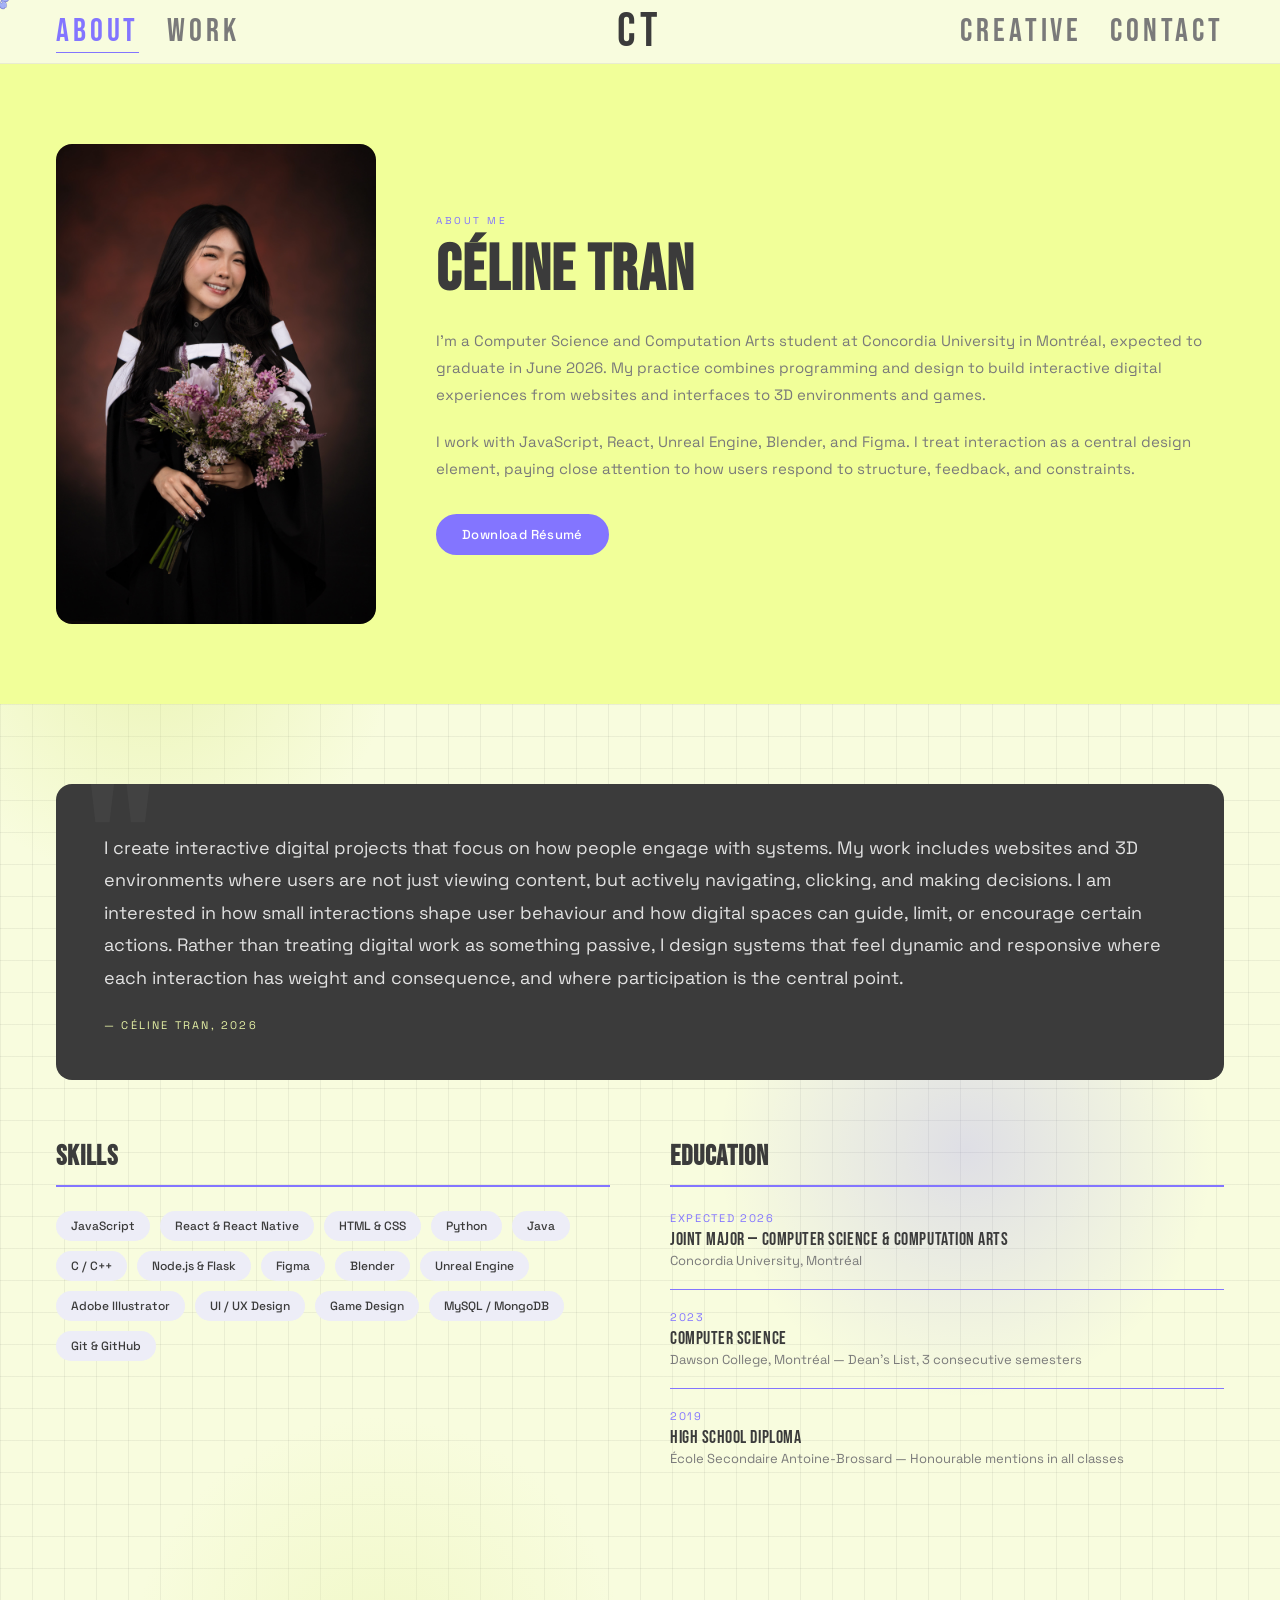
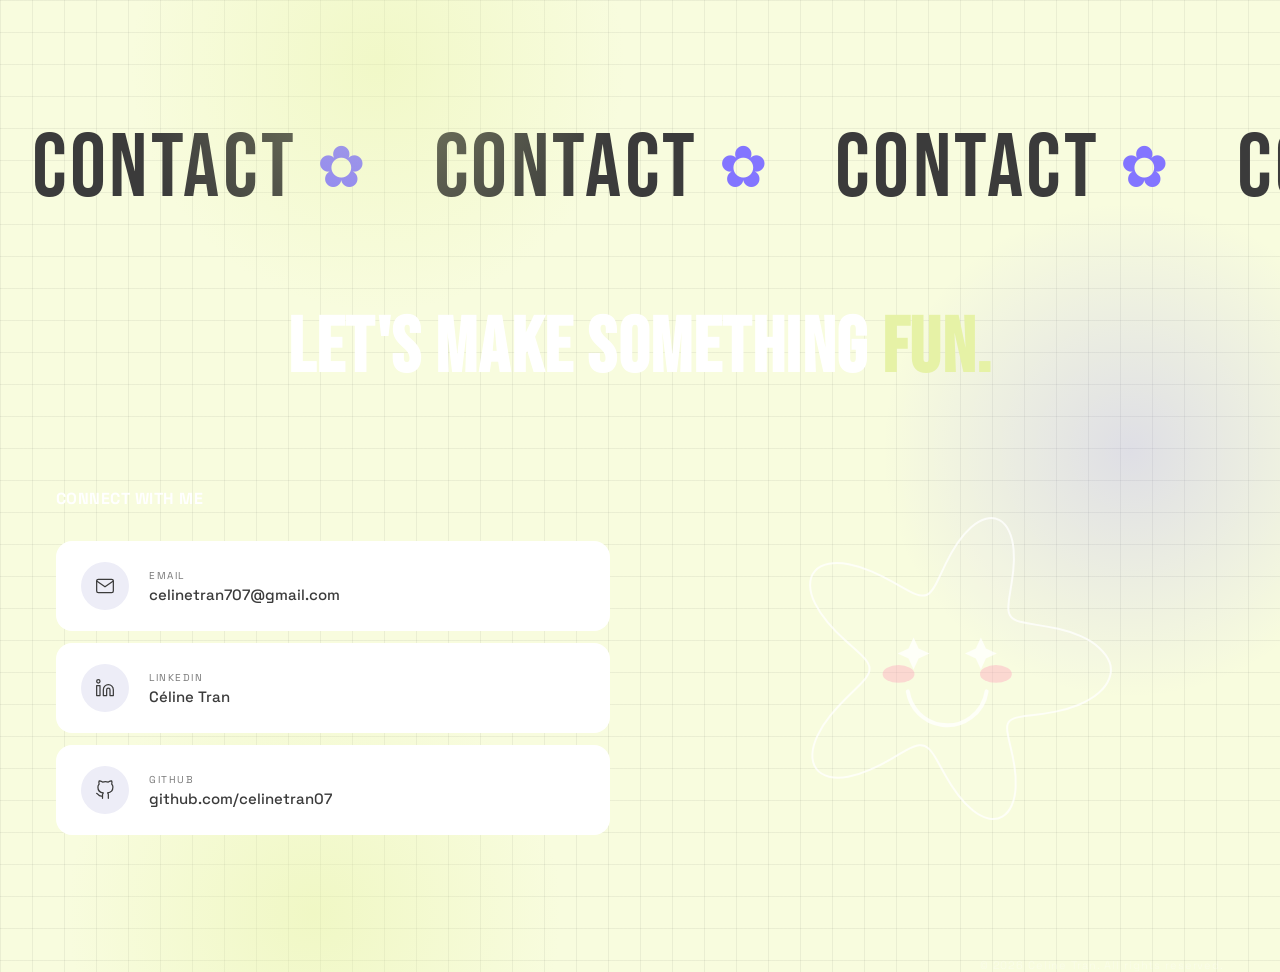
==== about.html @ 77f396ef "add portfolio" ====
<!DOCTYPE html>
<html lang="en">
<head>
  <link rel="icon" type="image/png" href="assets/logo_flower.png">
  <meta charset="UTF-8">
  <meta name="viewport" content="width=device-width, initial-scale=1.0, viewport-fit=cover">
  <title>About — Celine Tran</title>
  <link href="https://fonts.googleapis.com/css2?family=Bebas+Neue&family=Space+Grotesk:wght@300;400;500;600&display=swap" rel="stylesheet">
  <link rel="stylesheet" href="css/styles.css">
</head>
<body>
<div class="page-wrap">
  <div class="page-decos">
    <div class="deco deco-1"></div>
    <div class="deco deco-2"></div>
    <div class="deco deco-3"></div>
    <div class="deco deco-4"></div>
    <div class="deco deco-5"></div>
    <div class="deco deco-6"></div>
  </div>
  <div id="cursor"></div>

  <nav id="navbar">
    <div class="nav-inner">
      <div class="nav-left">
        <a href="about.html" class="nav-link active">ABOUT</a>
        <a href="work.html"  class="nav-link">WORK</a>
      </div>
      <a href="home.html" class="nav-logo">CT</a>
      <div class="nav-right">
        <a href="creative.html" class="nav-link">CREATIVE</a>
        <a href="#home-contact" class="nav-link">CONTACT</a>
      </div>
      <button class="hamburger" id="hamburger" aria-label="Open menu">
        <span></span><span></span><span></span>
      </button>
    </div>
  </nav>

  <div class="mobile-menu" id="mobile-menu">
    <button class="close-btn" id="mobile-close">×</button>
     <a href="home.html" class="mobile-nav-link">HOME</a>
    <a href="about.html"    class="mobile-nav-link active">ABOUT</a>
    <a href="work.html"     class="mobile-nav-link">WORK</a>
    <a href="creative.html" class="mobile-nav-link">CREATIVE</a>
    <a href="#home-contact" class="mobile-nav-link">CONTACT</a>
  </div>

  <div style="padding-top:4em;">

    <!-- ── BIO + PHOTO ── -->
    <div class="about-hero has-petals">
      <div class="about-photo-wrap">  
      <img src="assets/profile_picture.JPG" alt="Céline Tran" class="about-photo">
      </div>
      <div class="about-text">
        <p class="section-eyebrow">About Me</p>
        <h1 class="section-title">Céline Tran</h1>
        <p class="about-bio">
          I'm a Computer Science and Computation Arts student at Concordia University in Montréal,
          expected to graduate in June 2026. My practice combines programming and design to build interactive digital experiences from websites and interfaces to 3D environments and games.
        </p>
        <p class="about-bio">
          I work with JavaScript, React, Unreal Engine, Blender, and Figma. I treat interaction
          as a central design element, paying close attention to how users respond to structure,
          feedback, and constraints.
        </p>
        <div class="about-actions">
          <a href="assets/celine_tran_resume_2026.pdf" download class="btn btn-primary has-tooltip">
            Download Résumé
            <span class="tooltip">Download PDF</span>
          </a>
    
        </div>
      </div>
    </div>

    <div class="about-body">

      <!-- ── ARTIST STATEMENT ── -->
      <div class="statement-block">
        <p class="statement-text">
          I create interactive digital projects that focus on how people engage with systems.
          My work includes websites and 3D environments where users are not just viewing content,
          but actively navigating, clicking, and making decisions. I am interested in how small
          interactions shape user behaviour and how digital spaces can guide, limit, or encourage
          certain actions. Rather than treating digital work as something passive, I design systems
          that feel dynamic and responsive where each interaction has weight and consequence,
          and where participation is the central point.
        </p>
        <p class="statement-attr">— Céline Tran, 2026</p>
      </div>

      <!-- ── SKILLS + EDUCATION ── -->
      <div class="about-grid">

        <div style="position: relative;">
          <h2 class="about-section-label">Skills</h2>
          <ul class="skill-list">
            <li class="skill-tag">JavaScript</li>
            <li class="skill-tag">React &amp; React Native</li>
            <li class="skill-tag">HTML &amp; CSS</li>
            <li class="skill-tag">Python</li>
            <li class="skill-tag">Java</li>
            <li class="skill-tag">C / C++</li>
            <li class="skill-tag">Node.js &amp; Flask</li>
            <li class="skill-tag">Figma</li>
            <li class="skill-tag">Blender</li>
            <li class="skill-tag">Unreal Engine</li>
            <li class="skill-tag">Adobe Illustrator</li>
            <li class="skill-tag">UI / UX Design</li>
            <li class="skill-tag">Game Design</li>
            <li class="skill-tag">MySQL / MongoDB</li>
            <li class="skill-tag">Git &amp; GitHub</li>
          </ul>
        </div>

        <div style="position: relative;">
          <h2 class="about-section-label">Education</h2>
          <div class="edu-item">
            <p class="edu-year">Expected 2026</p>
            <p class="edu-title">Joint Major — Computer Science &amp; Computation Arts</p>
            <p class="edu-place">Concordia University, Montréal</p>
          </div>
          <div class="edu-item">
            <p class="edu-year">2023</p>
            <p class="edu-title">Computer Science</p>
            <p class="edu-place">Dawson College, Montréal — Dean's List, 3 consecutive semesters</p>
          </div>
          <div class="edu-item">
            <p class="edu-year">2019</p>
            <p class="edu-title">High School Diploma</p>
            <p class="edu-place">École Secondaire Antoine-Brossard — Honourable mentions in all classes</p>
          </div>
        </div>

      </div>

    </div>
  </div>

  <div class="contact-divider">
  <div class="contact-divider-track">
    <span class="contact-divider-item">Contact <span class="contact-divider-flower">✿</span></span>
    <span class="contact-divider-item">Contact <span class="contact-divider-flower">✿</span></span>
    <span class="contact-divider-item">Contact <span class="contact-divider-flower">✿</span></span>
    <span class="contact-divider-item">Contact <span class="contact-divider-flower">✿</span></span>
    <span class="contact-divider-item">Contact <span class="contact-divider-flower">✿</span></span>
    <span class="contact-divider-item">Contact <span class="contact-divider-flower">✿</span></span>
    <span class="contact-divider-item">Contact <span class="contact-divider-flower">✿</span></span>
    <span class="contact-divider-item">Contact <span class="contact-divider-flower">✿</span></span>
    <span class="contact-divider-item">Contact <span class="contact-divider-flower">✿</span></span>
    <span class="contact-divider-item">Contact <span class="contact-divider-flower">✿</span></span>
    <span class="contact-divider-item">Contact <span class="contact-divider-flower">✿</span></span>
    <span class="contact-divider-item">Contact <span class="contact-divider-flower">✿</span></span>
    <span class="contact-divider-item">Contact <span class="contact-divider-flower">✿</span></span>
    <span class="contact-divider-item">Contact <span class="contact-divider-flower">✿</span></span>
    <span class="contact-divider-item">Contact <span class="contact-divider-flower">✿</span></span>
    <span class="contact-divider-item">Contact <span class="contact-divider-flower">✿</span></span>
  </div>
</div>

<section class="home-contact" id="home-contact">
  <h2 class="home-contact-tagline">
    Let's make something <span>Fun.</span>
  </h2>
  <div class="contact-body-wrap">
    <div class="contact-links-col">
      <h2 class="contact-info-title">Connect with me</h2>
      <a href="mailto:celinetran707@gmail.com" class="contact-link-item">
        <div class="contact-link-icon">
          <svg viewBox="0 0 24 24"><path d="M4 4h16c1.1 0 2 .9 2 2v12c0 1.1-.9 2-2 2H4c-1.1 0-2-.9-2-2V6c0-1.1.9-2 2-2z"/><polyline points="22,6 12,13 2,6"/></svg>
        </div>
        <div class="contact-link-text">
          <p class="contact-link-label">Email</p>
          <p class="contact-link-value">celinetran707@gmail.com</p>
        </div>
        <span class="contact-link-arrow">→</span>
      </a>
      <a href="https://www.linkedin.com/in/c%C3%A9line-tran-9b5b03263/" class="contact-link-item" target="_blank" rel="noopener noreferrer">
        <div class="contact-link-icon">
          <svg viewBox="0 0 24 24"><path d="M16 8a6 6 0 0 1 6 6v7h-4v-7a2 2 0 0 0-2-2 2 2 0 0 0-2 2v7h-4v-7a6 6 0 0 1 6-6z"/><rect x="2" y="9" width="4" height="12"/><circle cx="4" cy="4" r="2"/></svg>
        </div>
        <div class="contact-link-text">
          <p class="contact-link-label">LinkedIn</p>
          <p class="contact-link-value">Céline Tran</p>
        </div>
        <span class="contact-link-arrow">→</span>
      </a>
      <a href="https://github.com/celinetran07" class="contact-link-item" target="_blank" rel="noopener noreferrer">
        <div class="contact-link-icon">
          <svg viewBox="0 0 24 24"><path d="M9 19c-5 1.5-5-2.5-7-3m14 6v-3.87a3.37 3.37 0 0 0-.94-2.61c3.14-.35 6.44-1.54 6.44-7A5.44 5.44 0 0 0 20 4.77 5.07 5.07 0 0 0 19.91 1S18.73.65 16 2.48a13.38 13.38 0 0 0-7 0C6.27.65 5.09 1 5.09 1A5.07 5.07 0 0 0 5 4.77a5.44 5.44 0 0 0-1.5 3.78c0 5.42 3.3 6.61 6.44 7A3.37 3.37 0 0 0 9 18.13V22"/></svg>
        </div>
        <div class="contact-link-text">
          <p class="contact-link-label">GitHub</p>
          <p class="contact-link-value">github.com/celinetran07</p>
        </div>
        <span class="contact-link-arrow">→</span>
      </a>
    </div>
    <div class="contact-flower-col">
      <canvas id="contact-flower-canvas"></canvas>
    </div>
  </div>
  <p class="home-contact-copy">© 2026 Celine Tran. All rights reserved.</p>
</section>

<script src="js/contact.js"></script>

  <script src="js/main.js"></script>
</div>
</body>
</html>
---- css/styles.css ----
/* ============================================================
   CELINE TRAN — PORTFOLIO 2026
   styles.css — Shared Design System
   ============================================================ */

/* ── TOKENS ── */
:root {
  --brand1:  #8375FF;
  --brand2:  #E6F2A6;
  --brand3:  rgba(241,255,153,0.98);
  --light1:  #FFFFFF;
  --light2:  #F1FF99;
  --light3:  #EDEDF7;
  --light4:  #f8fcde;
  --dark1:   #3B3B3B;
  --dark2:   #7A7A7A;
  --bg:      #FAFAFA;
  --bebas:   'Bebas Neue', sans-serif;
  --grotesk: 'Space Grotesk', sans-serif;
  --radius:  100px;
  --gutter:  28px;
  --margin:  56px;
}

#elastic-canvas {
  position: absolute;
  inset: 0;
  width: 100%;
  height: 100%;
  pointer-events: none;
  z-index: 0;
}

/* ── RESET ── */
*, *::before, *::after { box-sizing: border-box; margin: 0; padding: 0; }
html { scroll-behavior: smooth; }
body {
  position: relative;
  min-height: 100vh;
  font-family: var(--grotesk);
  background: var(--bg);
  background-color: var(--light4);
  background-image:
    linear-gradient(rgba(59,59,59,0.07) 1px, transparent 1px),
    linear-gradient(90deg, rgba(59,59,59,0.07) 1px, transparent 1px);
  background-size: 32px 32px;
  color: var(--dark1);
  -webkit-font-smoothing: antialiased;
  cursor:none;
  overflow-x: hidden;
}

a, button, input, textarea, select, label {
  cursor: none;
}

/* ── CURSOR ── */
#cursor {
  display: none; /* hidden by default */
  position: fixed;
  top: 0; left: 0;
  width: 32px; height: 32px;
  pointer-events: none;
  z-index: 9999;
  transform: translate(-50%, -50%);
  background-image: url('../assets/cursor_flower.png');
  background-size: contain;
  background-repeat: no-repeat;
  background-position: center;
  transition: width  0.2s cubic-bezier(0.34,1.56,0.64,1),
              height 0.2s cubic-bezier(0.34,1.56,0.64,1);
}

@media (pointer: fine) {
  body, a, button, input, textarea, select, label {
    cursor: none;
  }
  #cursor { display: block; }
  #cursor.hover { width: 48px; height: 48px; }
  #cursor.press { width: 20px; height: 20px;
    transition: width  0.15s cubic-bezier(0.34,1.56,0.64,1),
                height 0.15s cubic-bezier(0.34,1.56,0.64,1); }
}

/* ── NAV ── */
nav {
  position: fixed;
  top: 0; left: 0; right: 0;
  z-index: 200;
  height: 4em;
  display: flex;
  align-items: center;
  padding: 0 var(--margin);
  background: #f8fcde;
  backdrop-filter: blur(12px);
  -webkit-backdrop-filter: blur(12px);
  border-bottom: 1px solid rgba(59,59,59,0.08);
  transition: background 0.3s ease;
   padding-top: env(safe-area-inset-top);
}
nav.scrolled {
  background: var(--brand3);
  box-shadow: 0 2px 20px rgba(59,59,59,0.06);
  -webkit-backdrop-filter: none; /* ADD THIS */
  backdrop-filter: none;         /* ADD THIS */
}
.nav-inner {
  width: 100%;
  display: flex;
  align-items: center;
  justify-content: space-between;
}
.nav-left  { display: flex; gap: var(--gutter); }
.nav-right { display: flex; gap: var(--gutter); }
.nav-logo {
  font-family: var(--bebas);
  font-size: 3em;
  font-weight: 500;
  letter-spacing: 0.12em;
  color: var(--dark1);
  text-decoration: none;
  position: absolute;
  left: 50%;
  transform: translateX(-50%);
}
.nav-link {
  font-family: var(--bebas);
  font-size: 2em;
  letter-spacing: 0.12em;
  color: var(--dark2);
  text-decoration: none;
  position: relative;
  transition: color 0.2s ease;
}
.nav-link::after {
  content: '';
  position: absolute;
  bottom: -2px; left: 0; right: 0;
  height: 1.5px;
  background: var(--brand1);
  transform: scaleX(0);
  transform-origin: left;
  transition: transform 0.2s cubic-bezier(0.34,1.56,0.64,1);
}
.nav-link:hover,
.nav-link.active           { color: var(--brand1); }
.nav-link:hover::after,
.nav-link.active::after    { transform: scaleX(1); }

/* ── HAMBURGER ── */
.hamburger {
  display: none;
  flex-direction: column;
  gap: 5px;
  background: none;
  border: none;
  padding: 4px;
  cursor: none;
  z-index: 200;
  position: relative;
}

@media (max-width: 1279px) {
  .hamburger {
    position: relative;
    z-index: 200;
  }
}

.hamburger span {
  display: block;
  width: 22px; height: 2px;
  background: var(--dark1);
  border-radius: 2px;
  transition: all 0.3s ease;
}
.hamburger.open span:nth-child(1) { transform: translateY(7px) rotate(45deg); }
.hamburger.open span:nth-child(2) { opacity: 0; }
.hamburger.open span:nth-child(3) { transform: translateY(-7px) rotate(-45deg); }

/* ── MOBILE MENU ── */
.mobile-menu {
  position: fixed;
  inset: 0;
  background: rgba(241,255,153,0.92); /* matches nav default */
  backdrop-filter: blur(12px);
  -webkit-backdrop-filter: blur(12px);
  z-index: 150; /* below hamburger z-index of 200 */
  display: flex;
  flex-direction: column;
  align-items: center;
  justify-content: center;
  gap: 32px;
  opacity: 0;
  pointer-events: none;
  transform: translateX(100%);
  transition: opacity 0.3s ease,
              transform 0.3s ease;
}
.mobile-menu.open {
  opacity: 1;
  pointer-events: all;
  transform: translateX(0);
}

.mobile-menu .close-btn {
  display: none;
}

.mobile-nav-link {
  font-family: var(--bebas);
  font-size: 40px;
  letter-spacing: 0.05em;
  color: var(--dark1);
  text-decoration: none;
  transition: color 0.2s ease;
}
.mobile-nav-link.active,
.mobile-nav-link:hover { color: var(--brand1); }

/* ── BUTTONS ── */
.btn {
  display: inline-flex;
  align-items: center;
  justify-content: center;
  gap: 8px;
  font-family: var(--grotesk);
  font-size: 13px;
  font-weight: 500;
  border: 2px solid transparent;
  border-radius: var(--radius);
  padding: 10px 24px;
  text-decoration: none;
  cursor: none;
  letter-spacing: 0.03em;
  transition: transform 0.2s cubic-bezier(0.34,1.56,0.64,1),
              box-shadow 0.2s cubic-bezier(0.34,1.56,0.64,1),
              filter 0.2s ease,
              background 0.2s ease;
}
.btn:hover  { transform: scale(1.06); filter: brightness(1.08); }
.btn:active { transform: scale(0.95);
  transition: transform 0.15s cubic-bezier(0.34,1.56,0.64,1); }

.btn-primary  { background: var(--brand1); color: white; border-color: var(--brand1); }
.btn-primary:hover  { box-shadow: 0 0 0 5px rgba(131,117,255,0.2), 0 8px 20px rgba(131,117,255,0.3); }
.btn-secondary { background: transparent; color: var(--brand1); border-color: var(--brand1); }
.btn-secondary:hover { background: var(--light3); box-shadow: 0 0 0 4px rgba(131,117,255,0.1); }
.btn-ghost { background: transparent; color: var(--dark2); border-color: #ddd; }
.btn-ghost:hover { color: var(--brand1); border-color: var(--brand1); }

/* ── CARDS ── */
.card {
  background: var(--light1);
  border-radius: 16px;
  overflow: hidden;
  border: 0.5px solid rgba(59,59,59,0.08);
  cursor: none;
  text-decoration: none;
  display: block;
  margin-bottom: var(--gutter);
  transform-style: preserve-3d;
  will-change: transform;
  transition: transform 0.3s ease, box-shadow 0.3s ease;
}
.card:hover { box-shadow: 0 24px 48px rgba(131,117,255,0.15); }
.card-thumb {
  aspect-ratio: 16/9;
  display: flex;
  align-items: center;
  justify-content: center;
  overflow: hidden;
  position: relative;
}
.card-thumb.v1 { background: linear-gradient(135deg, #EDEDF7, #E6F2A6); }
.card-thumb.v2 { background: linear-gradient(135deg, #E6F2A6, #F1FF99); }
.card-thumb.v3 { background: linear-gradient(135deg, #F1FF99, #EDEDF7); }
.card-thumb.v4 { background: linear-gradient(135deg, #EDEDF7, rgba(131,117,255,0.2)); }
.card-thumb-placeholder {
  font-family: var(--bebas);
  font-size: 13px;
  letter-spacing: 0.15em;
  color: var(--dark2);
  opacity: 0.5;
}
.card-thumb-overlay {
  position: absolute;
  inset: 0;
  background: rgba(131,117,255,0.1);
  opacity: 0;
  transition: opacity 0.3s ease;
}
.card:hover .card-thumb-overlay { opacity: 1; }
.card-body    { padding: 20px; }
.card-tag     { font-family: var(--grotesk); font-size: 10px; letter-spacing: 0.15em; text-transform: uppercase; color: var(--brand1); margin-bottom: 8px; }
.card-title   { font-family: var(--bebas); font-size: 22px; letter-spacing: 0.03em; color: var(--dark1); margin-bottom: 8px; line-height: 1.1; }
.card-desc    { font-family: var(--grotesk); font-size: 13px; color: var(--dark2); line-height: 1.6; }

/* ── PROJECT MODAL ── */
.project-modal {
  position: fixed; inset: 0;
  background: rgba(59,59,59,0.5);
  z-index: 500;
  display: flex; align-items: center; justify-content: center;
  padding: 24px;
  opacity: 0;
  pointer-events: none;
  transition: opacity 0.3s ease;
}
.project-modal.open { opacity: 1; pointer-events: all; }
.modal-box {
  background: white;
  border-radius: 16px;
  max-width: 720px; width: 100%;
  max-height: 85vh;
  overflow-y: auto;
  position: relative;
  transform: scale(0.92);
  transition: transform 0.3s cubic-bezier(0.34,1.56,0.64,1);
}
.project-modal.open .modal-box { transform: scale(1); }
.modal-thumb {
  aspect-ratio: 16/9; width: 100%;
  border-radius: 16px 16px 0 0;
  display: flex; align-items: center; justify-content: center;
}
.modal-thumb-text { font-family: var(--bebas); font-size: 16px; letter-spacing: 0.15em; color: var(--dark2); opacity: 0.5; }
.modal-content    { padding: 32px; }
.modal-tag        { font-family: var(--grotesk); font-size: 11px; letter-spacing: 0.15em; text-transform: uppercase; color: var(--brand1); margin-bottom: 8px; }
.modal-title      { font-family: var(--bebas); font-size: 36px; letter-spacing: 0.02em; margin-bottom: 20px; line-height: 1; }
.modal-section-label {
  font-family: var(--grotesk); font-size: 10px; letter-spacing: 0.2em; text-transform: uppercase;
  color: var(--brand1); margin-bottom: 8px; margin-top: 24px;
  padding-bottom: 8px; border-bottom: 1px solid var(--light3);
}
.modal-text  { font-family: var(--grotesk); font-size: 14px; color: var(--dark2); line-height: 1.7; margin-bottom: 16px; }
.modal-close {
  position: absolute; top: 16px; right: 16px;
  width: 36px; height: 36px; border-radius: 50%;
  background: rgba(255,255,255,0.9); border: 1px solid var(--light3);
  cursor: none; display: flex; align-items: center; justify-content: center;
  font-size: 18px; color: var(--dark1); line-height: 1;
  transition: background 0.2s ease;
}
.modal-close:hover { background: var(--light3); }

/* ── TOOLTIP ── */
.has-tooltip { position: relative; }
.tooltip {
  position: absolute;
  bottom: calc(100% + 8px); left: 50%;
  transform: translateX(-50%) translateY(4px);
  background: var(--dark1); color: white;
  font-family: var(--grotesk); font-size: 11px;
  padding: 4px 10px; border-radius: 4px;
  white-space: nowrap; opacity: 0; pointer-events: none;
  transition: opacity 0.2s ease, transform 0.2s ease;
}
.tooltip::after {
  content: ''; position: absolute;
  top: 100%; left: 50%; transform: translateX(-50%);
  border: 4px solid transparent; border-top-color: var(--dark1);
}
.has-tooltip:hover .tooltip { opacity: 1; transform: translateX(-50%) translateY(0); }

/* ── SECTION SHARED ── */
.section-eyebrow {
  font-family: var(--grotesk); font-size: 10px;
  letter-spacing: 0.25em; text-transform: uppercase;
  color: var(--brand1); margin-bottom: 8px;
}
.section-title {
  font-family: var(--bebas);
  font-size: clamp(32px, 5vw, 100px);
  letter-spacing: 0.02em; color: var(--dark1); line-height: 1;
}



/* ── FOOTER ── */
footer {
  position: relative;
  z-index: 1;
  background: var(--dark1);
  padding: 40px var(--margin);
  display: flex; justify-content: space-between;
  align-items: center; flex-wrap: wrap; gap: 16px;
}
.footer-logo  { font-family: var(--bebas); font-size: 20px; letter-spacing: 0.12em; color: rgba(255,255,255,0.5); }
.footer-copy  { font-family: var(--grotesk); font-size: 11px; color: rgba(255,255,255,0.25); letter-spacing: 0.08em; }
.footer-links { display: flex; gap: 24px; }
.footer-link  {
  font-family: var(--grotesk); font-size: 11px;
  letter-spacing: 0.1em; text-transform: uppercase;
  color: rgba(255,255,255,0.35); text-decoration: none;
  cursor: none; transition: color 0.2s ease;
}
.footer-link:hover { color: var(--brand2); }

/* ── ANIMATIONS ── */
@keyframes fadeUp {
  from { opacity: 0; transform: translateY(24px); }
  to   { opacity: 1; transform: translateY(0); }
}
@keyframes blink {
  0%,100% { opacity: 1; } 50% { opacity: 0; }
}
@keyframes scrollPulse {
  0%,100% { width: 40px; opacity: 0.4; }
  50%     { width: 60px; opacity: 1; }
}
.fade-up {
  opacity: 0; transform: translateY(24px);
  transition: opacity 0.5s ease,
              transform 0.5s cubic-bezier(0.34,1.56,0.64,1);
}
.fade-up.visible { opacity: 1; transform: translateY(0); }

/* ════════════════════════
   PAGE: HOME (home.html)
═══════════════════════════ */
.page-wrap {
  position: relative;
  min-height: 100%;
}

.page-decos {
  position: absolute;
  inset: 0;
  pointer-events: none;
  z-index: 0;
  overflow: hidden;
}

.deco { position: absolute; border-radius: 50%; pointer-events: none; }
.deco-1 { width:600px; height:600px; background:radial-gradient(circle,rgba(131,117,255,0.25) 0%,transparent 70%); top:0; right:-150px; }
.deco-2 { width:500px; height:500px; background:radial-gradient(circle,rgba(219, 235, 133, 0.45) 0%,transparent 70%); top:15%; left:-100px; }
.deco-3 { width:500px; height:500px; background:radial-gradient(circle,rgba(131,117,255,0.22) 0%,transparent 70%); top:35%; right:5%; }
.deco-4 { width:500px; height:500px; background:radial-gradient(circle,rgba(230,242,166,0.40) 0%,transparent 70%); top:55%; left:10%; }
.deco-5 { width:500px; height:500px; background:radial-gradient(circle,rgba(131,117,255,0.22) 0%,transparent 70%); top:70%; right:-100px; }
.deco-6 { width:500px; height:500px; background:radial-gradient(circle,rgba(230,242,166,0.45) 0%,transparent 70%); top:88%; left:5%; }

.hero {
  min-height: 100vh;
  overflow: visible;
  display: flex; 
  flex-direction: column; 
  justify-content: center;
  padding: 80px var(--margin) 60px;
  position: relative; 
  background: transparent;
  
}


.hero-eyebrow       { font-family:var(--grotesk);font-size:1.5dm;letter-spacing:0.25em;text-transform:uppercase;color:var(--brand1);margin-bottom:20px;opacity:0;animation:fadeUp 0.6s ease forwards 0.2s; }
.hero-headline      { font-family:var(--bebas);font-size:clamp(3em,10vw,10em);line-height:0.95;letter-spacing:0.01em;color:var(--dark1);margin-bottom:20px;opacity:0;animation:fadeUp 0.6s ease forwards 0.35s; }
.hero-headline .typewriter { color:var(--brand1);display:inline-block;min-width:200px; }
.hero-headline .typewriter::after { content:'|';animation:blink 0.7s step-end infinite;color:var(--brand1);margin-left:2px; }
.hero-sub           { font-family:var(--grotesk);font-size:16px;line-height:1.7;color:var(--dark2);max-width:480px;margin-bottom:48px;opacity:0;animation:fadeUp 0.6s ease forwards 0.5s; }
.hero-actions       { display:flex;gap:16px;align-items:center;flex-wrap:wrap;opacity:0;animation:fadeUp 0.6s ease forwards 0.65s; }
.hero-scroll {
  position: absolute;
  bottom: 20px;
  left: 0;
  right: 0;
  margin: 0 auto;
  width: fit-content;
  display: flex;
  flex-direction: column;
  align-items: center;
  gap: 8px;
  font-family: var(--grotesk);
  font-size: 10px;
  letter-spacing: 0.2em;
  text-transform: uppercase;
  color: var(--dark2);
  opacity: 0;
  animation: fadeUp 0.6s ease forwards 0.9s;
  white-space: nowrap;
}

@keyframes scrollPulse {
  0%, 100% { opacity: 0.3; transform: scaleY(1); }
  50%       { opacity: 1;   transform: scaleY(1.2); }
}

.scroll-arrow {
  color: var(--dark2);
  animation: bounceDown 1.5s ease-in-out infinite;
}

@keyframes bounceDown {
  0%, 100% { transform: translateY(0); }
  50%       { transform: translateY(5px); }
}

.section-header     { padding:80px var(--margin) 48px; background:transparent; }
.projects-grid      { padding:0 var(--margin) 100px; background:transparent; }
.grid-staggered     { display:grid;grid-template-columns:1fr 1fr;gap:var(--gutter);position:relative; }
.grid-staggered .card-col-right { margin-top: calc(var(--gutter) * 8); }

/* ════════════════════════
   PAGE: WORK (work.html)
═══════════════════════════ */
.work-header {
  z-index: 2;   
  isolation: isolate;
  background: var(--brand1);
  padding: 50px var(--margin) 60px;
  position: relative; 
  overflow: hidden;
}

.work-header .section-eyebrow { color: var(--dark1); }
.work-header .section-title   { color:var(--brand2); }
.work-header p { font-family:var(--grotesk);font-size:15px;color:rgba(255,255,255,0.55);max-width:480px;line-height:1.7;margin-top:20px; }
.work-grid       { padding:60px var(--margin) 100px; }
.work-grid-inner { display:grid;grid-template-columns:1fr 1fr;gap:var(--gutter); }

/* ════════════════════════
   PAGE: ABOUT (about.html)
═══════════════════════════ */
.about-hero { 
  background: var(--light2);
  padding: 80px var(--margin);
  display: grid;
  gap: 60px;
  position: relative; 
  align-items: center;
  grid-template-columns: 320px 1fr;
}
@media (max-width: 639px) {
  .about-hero { grid-template-columns:1fr; }
}
.about-photo-wrap {
   position: relative;
  z-index: 2;
  width: 100%;
  max-width: 320px;
  margin: 0 auto;
  flex-shrink: 0;
}

.about-photo {
  width: 100%;
  height: auto;
  border-radius: 16px;
  display: block;
}

.about-text {
  position: relative;
  z-index: 2;
}

.about-text .section-eyebrow { margin-bottom:12px; }
.about-text .section-title   { margin-bottom:24px; }
.about-bio    { font-family:var(--grotesk);font-size:15px;color:var(--dark2);line-height:1.8;margin-bottom:20px; }
.about-actions{ display:flex;gap:16px;margin-top:32px;flex-wrap:wrap; }
.about-body   { padding:80px var(--margin) 100px; }
.about-grid   { display:grid;grid-template-columns:1fr 1fr;gap:60px;margin-bottom:80px; }
.about-section-label { font-family:var(--bebas);font-size:28px;letter-spacing:0.03em;color:var(--dark1);margin-bottom:24px;padding-bottom:12px;border-bottom:2px solid var(--brand1); }
.skill-list { list-style:none;display:flex;flex-wrap:wrap;gap:10px; position: relative; }
.skill-tag  { font-family:var(--grotesk);font-size:12px;font-weight:500;padding:6px 14px;border-radius:var(--radius);background:var(--light3);color:var(--dark1);border:1px solid transparent;transition:all 0.2s ease; }
.skill-tag:hover { background:var(--brand1);color:white; }
.edu-item   { margin-bottom:20px;padding-bottom:20px;border-bottom:1px solid var(--brand1); }
.edu-item:last-child { border-bottom:none; }
.edu-year   { font-family:var(--grotesk);font-size:11px;letter-spacing:0.15em;color:var(--brand1);text-transform:uppercase;margin-bottom:4px; }
.edu-title  { font-family:var(--bebas);font-size:18px;letter-spacing:0.03em;color:var(--dark1);margin-bottom:2px; }
.edu-place  { font-family:var(--grotesk);font-size:13px;color:var(--dark2); }
.statement-block {
  background:var(--dark1); border-radius:16px; padding:48px;
  position:relative; overflow:hidden; margin-bottom:60px;
  width: 100%;    
  max-width: 100%; 
}
.statement-block::before {
  content:'"'; position:absolute; font-family:var(--bebas); font-size:240px;
  color:rgba(255,255,255,0.04); top:-40px;left:24px; line-height:1; pointer-events:none;
}
.statement-text { font-family:var(--grotesk);font-size:18px;color:rgba(255,255,255,0.85);line-height:1.8;max-width:100%;position:relative;z-index:1; }
.statement-attr { font-family:var(--grotesk);font-size:11px;letter-spacing:0.2em;text-transform:uppercase;color:var(--brand2);margin-top:24px; }

/* ════════════════════════════
   PAGE: CREATIVE (creative.html)
══════════════════════════════ */
 .creative-header .section-eyebrow
  {
    color: var(--brand1);
  }
.creative-header { 
  overflow: hidden;
   position: relative;
  z-index: 1;
  background:var(--brand2);
  padding:50px var(--margin) 60px; }
  .creative-header .section-eyebrow,
.creative-header .section-title,
.creative-header p {
  position: relative;
  z-index: 2;
}
.creative-header .section-title { color:var(--dark1); }
.creative-header p { font-family:var(--grotesk);font-size:15px;color:var(--dark1);opacity:0.7;max-width:480px;line-height:1.7;margin-top:20px; }
.creative-grid { padding:60px var(--margin) 100px;display:grid;grid-template-columns:repeat(3,1fr);gap:var(--gutter); }
.creative-card { background:white;border-radius:16px;overflow:hidden;border:0.5px solid rgba(59,59,59,0.08);cursor:none;text-decoration:none;display:block;transition:transform 0.3s ease,box-shadow 0.3s ease; }
.creative-card:hover { transform:translateY(-4px);box-shadow:0 16px 32px rgba(59,59,59,0.1); }
.creative-thumb { aspect-ratio:4/3;display:flex;align-items:center;justify-content:center; }
.creative-thumb.ct1 { background:linear-gradient(135deg,#EDEDF7,#E6F2A6); }
.creative-thumb.ct2 { background:linear-gradient(135deg,#F1FF99,#EDEDF7); }
.creative-thumb.ct3 { background:linear-gradient(135deg,#E6F2A6,rgba(131,117,255,0.15)); }
.creative-thumb.ct4 { background:linear-gradient(135deg,rgba(131,117,255,0.1),#F1FF99); }
.creative-thumb.ct5 { background:linear-gradient(135deg,#EDEDF7,#F1FF99); }
.creative-thumb.ct6 { background:linear-gradient(135deg,#E6F2A6,#EDEDF7); }
.creative-thumb span { font-family:var(--bebas);font-size:12px;letter-spacing:0.15em;color:var(--dark2);opacity:0.5; }
.creative-body { padding:16px 20px 20px; }
.creative-tag   { font-family:var(--grotesk);font-size:10px;letter-spacing:0.15em;text-transform:uppercase;color:var(--brand1);margin-bottom:6px; }
.creative-title { font-family:var(--bebas);font-size:18px;letter-spacing:0.03em;color:var(--dark1); }

.contact-hero-text {
  position: relative;
  z-index: 2;
}
/* ════════════════════════════
   PAGE: CONTACT (contact.html)
══════════════════════════════ */
.contact-hero {
  background:var(--brand1);
  padding:80px var(--margin) 60px;
  position:relative; overflow:hidden;
}
.contact-hero::before {
  content:'';position:absolute;width:500px;height:500px;border-radius:50%;
  background:radial-gradient(circle,rgba(255,255,255,0.08) 0%,transparent 70%);
  top:-100px;right:-100px;
}
.contact-hero .section-eyebrow { color:rgba(255,255,255,0.6); }
.contact-hero .section-title   { color:white; }
.contact-hero p { font-family:var(--grotesk);font-size:15px;color:rgba(255,255,255,0.65);max-width:420px;line-height:1.7;margin-top:20px; }
.contact-body {
  padding: 80px var(--margin) 100px;
  display: flex;
  flex-direction: column;
  max-width: 600px;
}
.contact-form-title { font-family:var(--bebas);font-size:28px;letter-spacing:0.03em;color:var(--dark1);margin-bottom:32px; }
.form-group  { display:flex;flex-direction:column;gap:6px;margin-bottom:20px; }
.form-label  { font-family:var(--grotesk);font-size:10px;letter-spacing:0.15em;text-transform:uppercase;color:var(--dark2);font-weight:500; }
.form-input,
.form-textarea {
  font-family:var(--grotesk);font-size:14px;padding:12px 16px;
  background:white;color:var(--dark1);border:1.5px solid #ddd;
  border-radius:8px;outline:none;width:100%;
  transition:border-color 0.15s ease,box-shadow 0.15s ease;
}
.form-input:focus,
.form-textarea:focus { border-color:var(--brand1);box-shadow:0 0 0 3px rgba(131,117,255,0.15); }
.form-textarea { resize:vertical;min-height:140px; }
.form-success { display:none;padding:16px 20px;background:rgba(131,117,255,0.08);border:1px solid var(--brand1);border-radius:8px;font-family:var(--grotesk);font-size:13px;color:var(--brand1);margin-top:16px; }
.contact-info-title { font-family:var(--bebas);font-size:28px;letter-spacing:0.03em;margin-bottom:32px; }
.contact-link-item { display:flex;align-items:center;gap:16px;padding:16px 0;border-bottom:1px solid var(--light3);text-decoration:none;color:var(--dark1);transition:color 0.2s ease;cursor:none; }
.contact-link-item:hover { color:var(--brand1); }
.contact-link-icon { width:40px;height:40px;border-radius:50%;background:var(--light3);display:flex;align-items:center;justify-content:center;flex-shrink:0;transition:background 0.2s ease; }
.contact-link-item:hover .contact-link-icon { background:var(--brand1); }
.contact-link-icon svg { width:18px;height:18px;stroke:var(--dark1);fill:none;stroke-width:1.5;stroke-linecap:round;stroke-linejoin:round;transition:stroke 0.2s ease; }
.contact-link-item:hover .contact-link-icon svg { stroke:white; }
.contact-link-label { font-family:var(--grotesk);font-size:11px;letter-spacing:0.1em;text-transform:uppercase;color:var(--dark2);margin-bottom:2px; }
.contact-link-value { font-family:var(--grotesk);font-size:14px;font-weight:500; }

/* ── RESPONSIVE ── */
@media (max-width: 1279px) {
  :root { --margin:20px; --gutter:20px; }
  .nav-left, .nav-right { display:none; }
  .hamburger { display:flex; }
  .nav-logo  { position:static; transform:none; }
  .nav-inner { justify-content:space-between; }
  .contact-body { grid-template-columns:1fr; gap:48px; }
  .creative-grid { grid-template-columns:1fr 1fr; }
}
@media (max-width: 639px) {
  :root { --margin:16px; --gutter:16px; }
  .grid-staggered { grid-template-columns:1fr; }
  .grid-staggered .card-col-right { margin-top:0; }
  .work-grid-inner { grid-template-columns:1fr; }
  .about-grid  { grid-template-columns:1fr; gap:40px; }
  .creative-grid { grid-template-columns:1fr; }
  .hero-headline { font-size:52px; }
  .statement-block { padding:32px 24px; }
  .statement-text  { font-size:15px; }
  footer { flex-direction:column; align-items:flex-start; gap:12px; }
}

/* ── LOADER ── */
#loader {
  position: fixed;
  inset: 0;
  background-color: var(--light2);
  background-image:
    linear-gradient(rgba(59,59,59,0.07) 1px, transparent 1px),
    linear-gradient(90deg, rgba(59,59,59,0.07) 1px, transparent 1px);
  background-size: 32px 32px;
  z-index: 9000;
  display: flex;
  align-items: center;
  justify-content: center;
  transition: opacity 0.6s ease, visibility 0.6s ease;
}
#loader.hidden {
  opacity: 0;
  visibility: hidden;
  pointer-events: none;
}
.loader-inner {
  display: flex;
  flex-direction: column;
  align-items: center;
  gap: 40px;
}
.loader-hint {
  font-family: var(--bebas);
  font-size: 2em;
  letter-spacing: 0.15em;
  color: var(--dark1);
  text-transform: uppercase;
  animation: fadeUp 0.6s ease forwards;
}
.balloons {
  display: flex;
  align-items: flex-end;
  gap: 48px;
}
.balloon-wrap {
  display: flex;
  flex-direction: column;
  align-items: center;
  position: relative;
}
.balloon {
  width: 140px;
  cursor: none;
  animation: floatBalloon 3s ease-in-out infinite;
  transition: transform 0.1s ease;
  filter: drop-shadow(0 8px 24px rgba(131,117,255,0.25));
}
.balloon-wrap:nth-child(2) .balloon { animation-delay: -1s; }
.balloon-wrap:nth-child(3) .balloon { animation-delay: -2s; }
.balloon:hover { transform: scale(1.08); filter: drop-shadow(0 12px 32px rgba(131,117,255,0.4)); }
.balloon:active { transform: scale(0.95); }
.string {
  width: 2px;
  height: 80px;
  background: linear-gradient(to bottom, #8375FF, rgba(131,117,255,0.2));
  border-radius: 2px;
  animation: swayString 3s ease-in-out infinite;
  transform-origin: top center;
}
.balloon-wrap:nth-child(2) .string { animation-delay: -1s; }
.balloon-wrap:nth-child(3) .string { animation-delay: -2s; }

.balloon.popped {
  animation: none;
  visibility: hidden;
}
.string.popped {
  visibility: hidden;
}

/* Burst particles */
.burst {
  position: absolute;
  top: 50%;
  left: 50%;
  transform: translate(-50%, -50%);
  pointer-events: none;
}
.burst-particle {
  position: absolute;
  width: 10px;
  height: 10px;
  border-radius: 50%;
  animation: burstOut 0.5s ease-out forwards;
}

@keyframes floatBalloon {
  0%, 100% { transform: translateY(0) rotate(-2deg); }
  50%       { transform: translateY(-20px) rotate(2deg); }
}
@keyframes swayString {
  0%, 100% { transform: skewX(-3deg); }
  50%       { transform: skewX(3deg); }
}
@keyframes burstOut {
  0%   { transform: translate(0, 0) scale(1); opacity: 1; }
  100% { transform: translate(var(--tx), var(--ty)) scale(0); opacity: 0; }
}

    .contact-hero {
      position: relative;
      overflow: hidden;
      min-height: 40vh;
      display: flex;
      flex-direction: column;
      justify-content: center;
      background: var(--brand1);
      padding: 80px var(--margin) 60px;
    }

    .petal {
      position: absolute;
      pointer-events: none;
      opacity: 0;
      z-index: 1; 
      animation: petalFloat linear infinite;
    }
    @keyframes petalFloat {
      0%   { transform: translateY(100%) rotate(0deg);   opacity: 0; }
      10%  { opacity: 0.5; }
      90%  { opacity: 0.5; }
      100% { transform: translateY(-120px) rotate(720deg); opacity: 0; }
    }
.home-contact-tagline {
  font-family: var(--bebas);
  font-size: clamp(40px, 6vw, 80px);
  letter-spacing: 0.02em;
  color: white;
  line-height: 1;
  padding: 0 var(--margin);
  margin-top: 60px;
  text-align: center;
}

.home-contact-tagline span {
  color: var(--brand2);
}

.home-contact-copy {
  font-family: var(--grotesk);
  font-size: 11px;
  color: rgba(255, 255, 255, 0.3);
  letter-spacing: 0.08em;
  padding: 0 var(--margin);
  margin-top: 40px;
  text-align: right;
}
    .contact-tagline {
      font-family: var(--bebas);
      font-size: clamp(40px, 6vw, 80px);
      line-height: 1;
      letter-spacing: 0.02em;
      color: white;
      margin-bottom: 16px;
      opacity: 0;
      animation: fadeUp 0.6s ease forwards 0.15s;
    }
    .contact-tagline span { color: var(--light2); }

    /* ── LINKS + FLOWER LAYOUT ── */
    .contact-body-wrap {
      padding: 50px var(--margin) 20px;
      display: grid;
      grid-template-columns: 1fr 1fr;
      gap: 60px;
      align-items: center;
    }

   

    .contact-info-title {
      font-family: var(--grotesk);
      font-size: 1em;
      text-transform: uppercase;
      letter-spacing: 0.03em;
      color: var(--dark1);
      margin-bottom: 32px;
      opacity: 0;
      animation: fadeUp 0.5s ease forwards 0.3s;
    }

    .contact-link-item {
      display: flex;
      align-items: center;
      gap: 20px;
      padding: 20px 24px;
      border-radius: 16px;
      text-decoration: none;
      color: var(--dark1);
      margin-bottom: 12px;
      background: white;
      border: 1.5px solid transparent;
      position: relative;
      overflow: hidden;
      opacity: 0;
      transform: translateY(16px);
      transition: border-color 0.25s ease,
                  box-shadow 0.25s ease,
                  transform 0.25s cubic-bezier(0.34,1.56,0.64,1);
    }
    .contact-link-item.visible {
      opacity: 1;
      transform: translateY(0);
    }
    .contact-link-item::before {
      content: '';
      position: absolute;
      inset: 0;
      background: linear-gradient(135deg, rgba(131,117,255,0.05), rgba(230,242,166,0.12));
      opacity: 0;
      transition: opacity 0.25s ease;
    }
    .contact-link-item:hover {
      border-color: var(--brand1);
      box-shadow: 0 8px 32px rgba(131,117,255,0.15);
      transform: translateY(-3px) scale(1.01);
    }
    .contact-link-item:hover::before { opacity: 1; }
    .contact-link-item:active {
      transform: scale(0.98);
      transition: transform 0.1s ease;
    }

    .contact-link-icon {
      width: 48px; height: 48px;
      border-radius: 50%;
      background: var(--light3);
      display: flex;
      align-items: center;
      justify-content: center;
      flex-shrink: 0;
      position: relative;
      z-index: 1;
      transition: background 0.25s ease,
                  transform 0.25s cubic-bezier(0.34,1.56,0.64,1);
    }
    .contact-link-item:hover .contact-link-icon {
      background: var(--brand1);
      transform: rotate(10deg) scale(1.1);
    }
    .contact-link-icon svg {
      width: 20px; height: 20px;
      stroke: var(--dark1);
      fill: none;
      stroke-width: 1.5;
      stroke-linecap: round;
      stroke-linejoin: round;
      transition: stroke 0.25s ease;
    }
    .contact-link-item:hover .contact-link-icon svg { stroke: white; }

    .contact-link-text { position: relative; z-index: 1; flex: 1; }
    .contact-link-label {
      font-family: var(--grotesk);
      font-size: 10px;
      letter-spacing: 0.15em;
      text-transform: uppercase;
      color: var(--dark2);
      margin-bottom: 3px;
      transition: color 0.25s ease;
    }
    .contact-link-item:hover .contact-link-label { color: var(--dark1); }
    .contact-link-value {
      font-family: var(--grotesk);
      font-size: 15px;
      font-weight: 500;
    }

    .contact-link-arrow {
      font-size: 18px;
      opacity: 0;
      transform: translateX(-8px);
      transition: opacity 0.25s ease,
                  transform 0.25s cubic-bezier(0.34,1.56,0.64,1);
      position: relative;
      z-index: 1;
      color: var(--brand1);
      flex-shrink: 0;
    }
    .contact-link-item:hover .contact-link-arrow {
      opacity: 1;
      transform: translateX(0);
    }

    /* ── FLOWER COLUMN ── */
    .contact-flower-col {
      position: relative;
      height: 460px;
      display: flex;
      align-items: center;
      justify-content: center;
    }

    #contact-flower-canvas {
      width: 100%;
      height: 100%;
      display: block;
    }

    /* hide flower col on small screens */
    @media (max-width: 900px) {
      .contact-body-wrap {
        grid-template-columns: 1fr;
      }
      .contact-flower-col { display: none; }
    }
  
.creative-grid-staggered {
  display: grid;
  grid-template-columns: 1fr 1fr;
  gap: var(--gutter);
  padding: 60px var(--margin) 100px;
}
.creative-col-right {
  margin-top: calc(var(--gutter) * 8);
}

@media (max-width: 639px) {
  .creative-grid-staggered { grid-template-columns: 1fr; }
  .creative-col-right { margin-top: 0; }
}

.grid-two {
  display: grid;
  grid-template-columns: 1fr 1fr;
  gap: var(--gutter);
}

.all-work-wrap {
  display: flex;
  justify-content: center;
  padding-top: 30px;
  padding-bottom: 100px;
}

.btn-all-work {
 display: inline-flex;
  align-items: center;
  gap: 10px;
  font-family: var(--grotesk);
  font-size: 16px; 
  padding: 14px 36px; 
  font-weight: 500;
  letter-spacing: 0.03em;
  color: var(--dark1);
  text-decoration: none;
  border-radius: var(--radius);
  border: 2px solid var(--dark1);
  background: transparent;
  position: relative;
  overflow: hidden;
  transition: transform 0.2s cubic-bezier(0.34,1.56,0.64,1),
              box-shadow 0.2s cubic-bezier(0.34,1.56,0.64,1),
              filter 0.2s ease,
              background 0.2s ease;
}

.btn-all-work:hover {
  border-color: var(--brand1);
  color: var(--brand1);
  transform: scale(1.06);
  filter: brightness(1.08);
  box-shadow: 0 0 0 5px rgba(131,117,255,0.2), 0 8px 20px rgba(131,117,255,0.3);
}

.btn-all-work:active {
  transform: scale(0.95);
  transition: transform 0.15s cubic-bezier(0.34,1.56,0.64,1);
}

.btn-all-work-text,
.btn-all-work-flower {
  position: relative;
  z-index: 1;
}

.btn-all-work-flower {
  display: inline-block;
  transition: transform 0.4s cubic-bezier(0.34,1.56,0.64,1);
}

.btn-all-work:hover .btn-all-work-flower {
  transform: rotate(180deg) scale(1.3);
}

@media (max-width: 639px) {
  .grid-two { grid-template-columns: 1fr; }
}




/* ── HOME CONTACT / FOOTER REPLACEMENT ── */
.home-contact {
 
  position: relative;
  z-index: 1;
}

.home-contact .contact-info-title {
  color: white;
}

.home-contact-copy {
  font-family: var(--grotesk);
  font-size: 11px;
  color: rgba(255, 255, 255, 0.3);
  letter-spacing: 0.08em;
  margin-top: 40px;
}

/* ── BODY COLOUR TRANSITION ── */
body {
  transition: background-color 0.8s ease;
}

body.contact-visible {
  background-color: var(--brand1);
  background-image:
    linear-gradient(rgb(252 251 251 / 7%) 1px, transparent 1px),
    linear-gradient(90deg, rgb(255 255 255 / 7%) 1px, transparent 1px);
}

@media (max-width: 900px) {
  .home-contact .contact-flower-col { display: none; }
  .home-contact .contact-body-wrap  { grid-template-columns: 1fr; }
}

.home-contact .contact-flower-col {
  height: 460px;
}

#contact-flower-canvas {
  width: 100%;
  height: 100%;
  display: block;
}

/* ── CONTACT DIVIDER MARQUEE ── */
.contact-divider {
  overflow: hidden;
  width: 100%;
  padding: 28px 0;
  background: transparent;
}

.contact-divider-track {
  display: flex;
  align-items: center;
  width: max-content;
  animation: marqueeScroll 60s linear infinite;
}

.contact-divider-track:hover {
  animation-play-state: paused;
}

.contact-divider-item {
 font-family: var(--bebas);
  font-size: clamp(48px, 7vw, 96px);
  letter-spacing: 0.04em;
  color: var(--dark1);
  white-space: nowrap;
  padding: 0 32px;
  display: flex;
  align-items: center;
  gap: 20px;
  transition: color 0.8s ease;
}

.contact-divider-flower {
   display: inline-block;
   color:var(--brand1);
  font-size: 0.65em;
  animation: flowerSpin 4s linear infinite;
  transition: color 0.8s ease;
}

body.contact-visible .contact-divider-item {
  color: rgba(255, 255, 255, 0.558);
}

body.contact-visible .contact-divider-flower {
  color: var(--light2);
}
@keyframes marqueeScroll {
  0%   { transform: translateX(0); }
  100% { transform: translateX(-50%); }
}

@keyframes flowerSpin {
  0%   { transform: rotate(0deg); }
  100% { transform: rotate(360deg); }
}
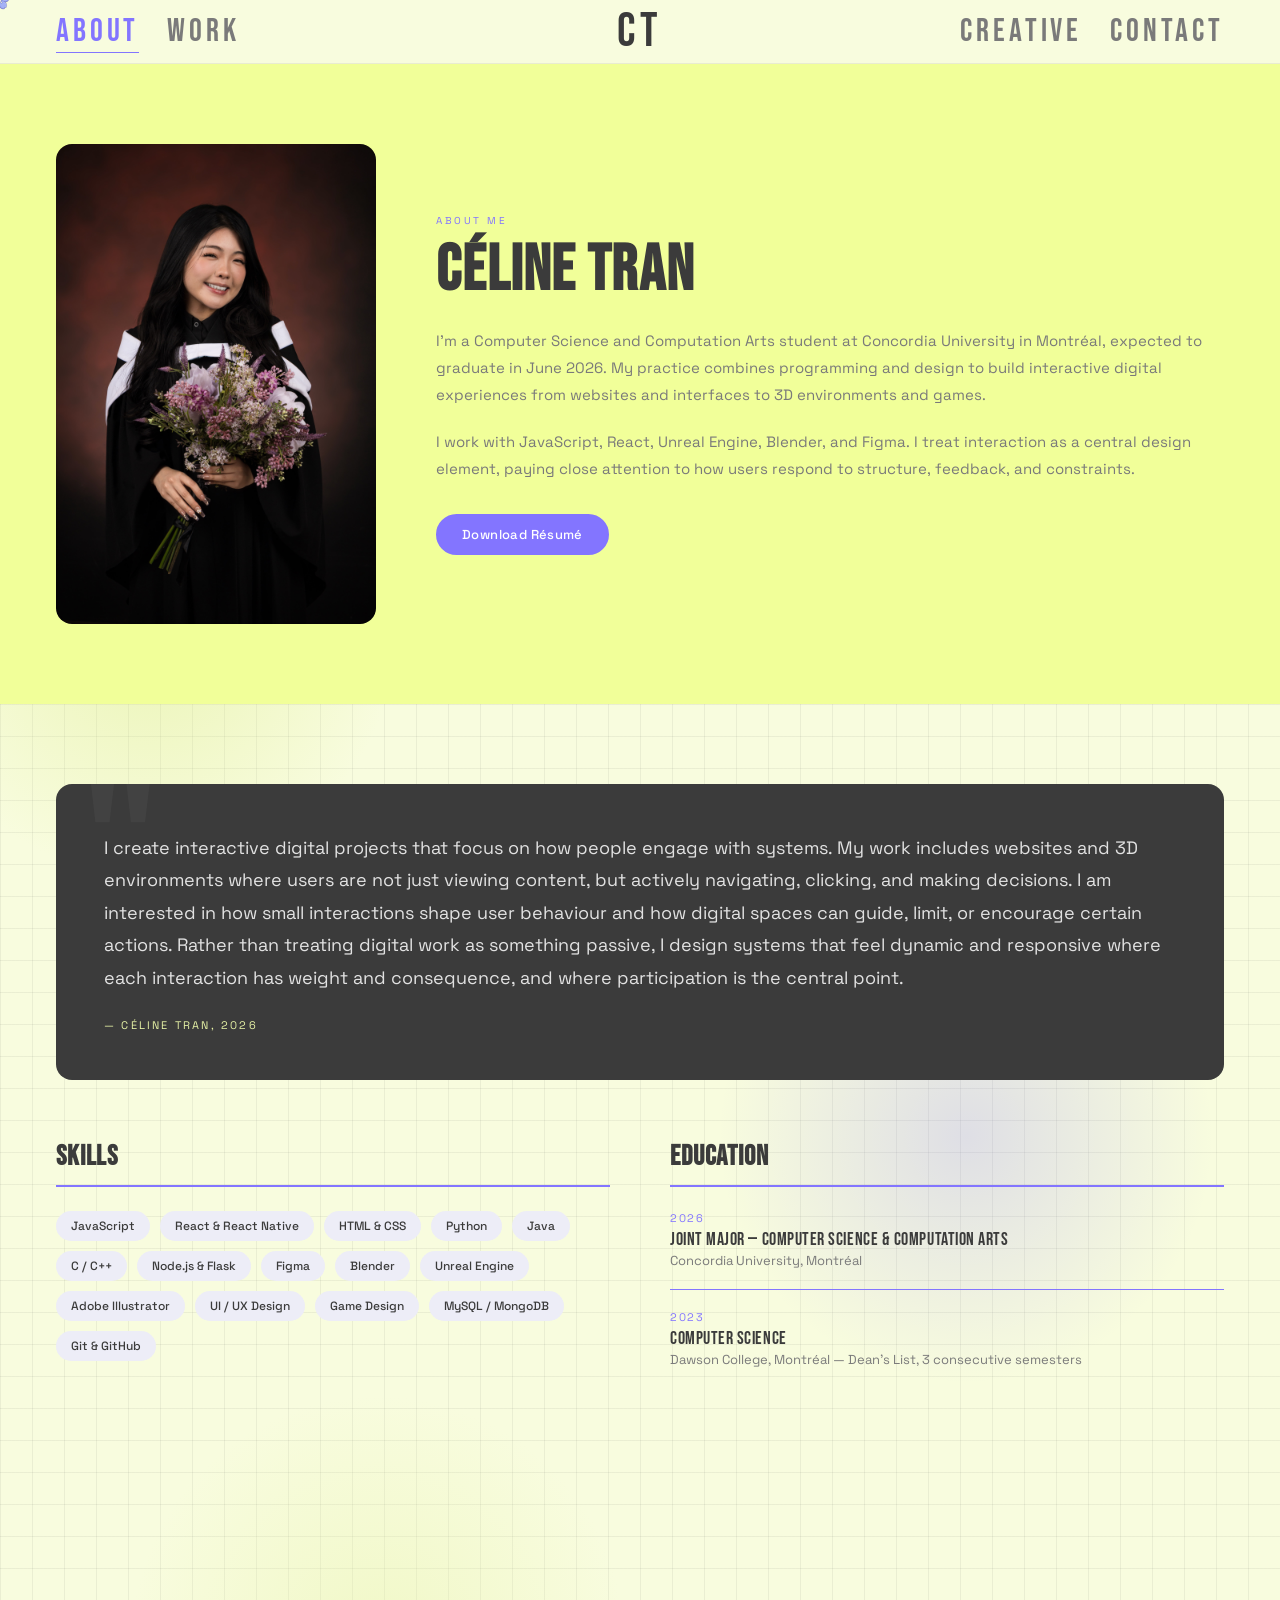
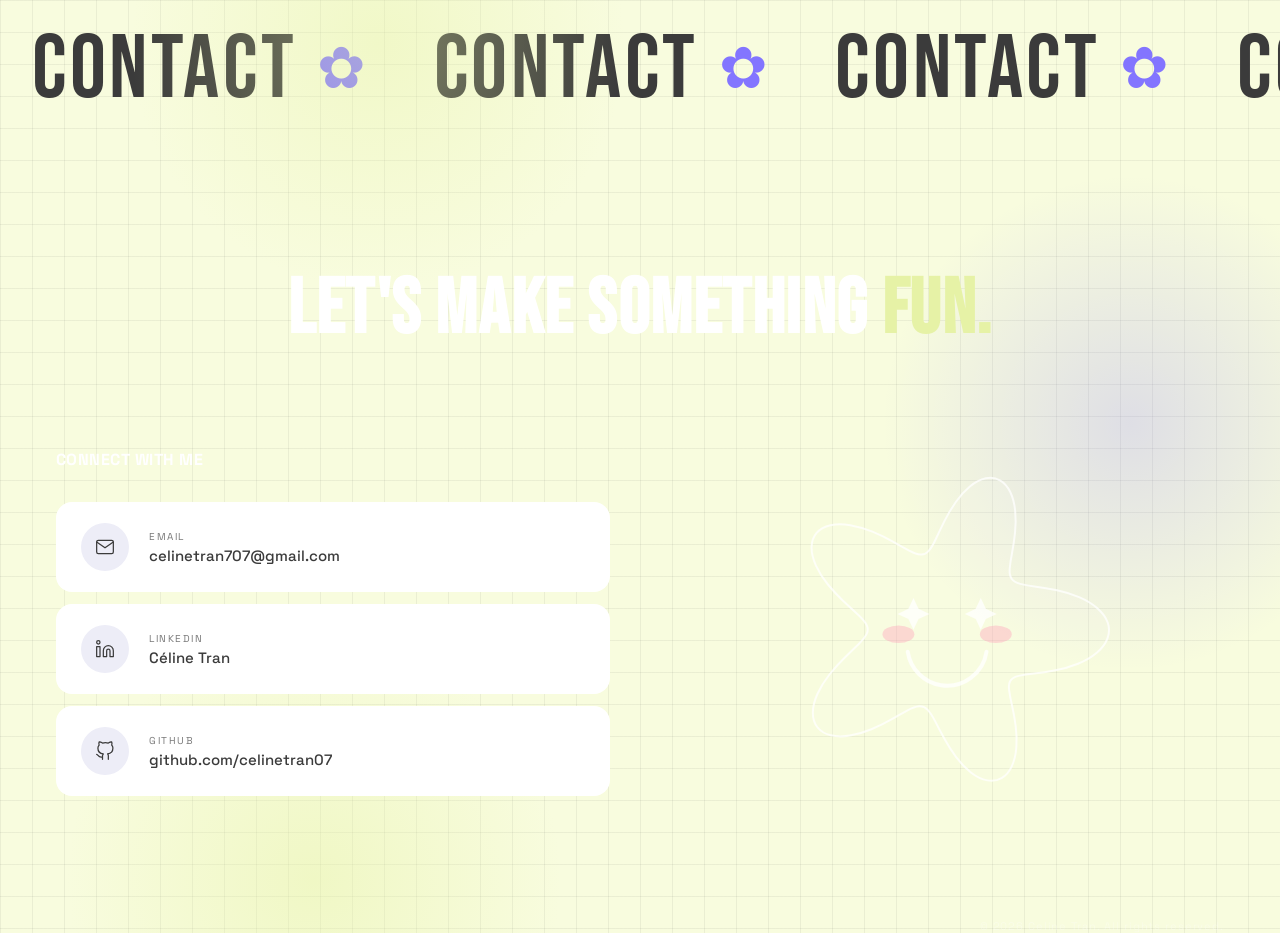
==== commit 1c96221a: "change background of work and create banners + fix loading page" ====
--- a/about.html
+++ b/about.html
@@ -118,7 +118,7 @@
         <div style="position: relative;">
           <h2 class="about-section-label">Education</h2>
           <div class="edu-item">
-            <p class="edu-year">Expected 2026</p>
+            <p class="edu-year">2026</p>
             <p class="edu-title">Joint Major — Computer Science &amp; Computation Arts</p>
             <p class="edu-place">Concordia University, Montréal</p>
           </div>
@@ -127,11 +127,7 @@
             <p class="edu-title">Computer Science</p>
             <p class="edu-place">Dawson College, Montréal — Dean's List, 3 consecutive semesters</p>
           </div>
-          <div class="edu-item">
-            <p class="edu-year">2019</p>
-            <p class="edu-title">High School Diploma</p>
-            <p class="edu-place">École Secondaire Antoine-Brossard — Honourable mentions in all classes</p>
-          </div>
+          
         </div>
 
       </div>
--- a/css/styles.css
+++ b/css/styles.css
@@ -82,6 +82,7 @@
                 height 0.15s cubic-bezier(0.34,1.56,0.64,1); }
 }
 
+
 /* ── NAV ── */
 nav {
   position: fixed;
@@ -409,12 +410,17 @@
   0%,100% { width: 40px; opacity: 0.4; }
   50%     { width: 60px; opacity: 1; }
 }
+
 .fade-up {
-  opacity: 0; transform: translateY(24px);
-  transition: opacity 0.5s ease,
-              transform 0.5s cubic-bezier(0.34,1.56,0.64,1);
-}
-.fade-up.visible { opacity: 1; transform: translateY(0); }
+  opacity: 0;
+  transform: translateY(20px);
+  transition: opacity 0.5s ease, transform 0.5s cubic-bezier(0.34,1.56,0.64,1);
+}
+
+.fade-up.visible {
+  opacity: 1;
+  transform: translateY(0);
+}
 
 /* ════════════════════════
    PAGE: HOME (home.html)
@@ -479,6 +485,83 @@
   animation: fadeUp 0.6s ease forwards 0.9s;
   white-space: nowrap;
 }
+
+
+/* ── PROJECT NAVIGATION ── */
+.project-nav {
+  display: flex;
+  justify-content: space-between;
+  align-items: center;
+  padding: 60px var(--margin);
+  padding-bottom: 120px;
+}
+
+.proj-prev,
+.proj-next {
+  display: flex;
+  align-items: center;
+  gap: 12px;
+  text-decoration: none;
+  font-family: var(--grotesk);
+  font-size: 13px;
+  font-weight: 500;
+  color: var(--dark2);
+  transition: color 0.8s ease;
+}
+
+.proj-prev:hover,
+.proj-next:hover { color: var(--brand1); }
+
+.proj-prev svg,
+.proj-next svg {
+  width: 18px;
+  height: 18px;
+  stroke: currentColor;
+  fill: none;
+  stroke-width: 2;
+  stroke-linecap: round;
+  stroke-linejoin: round;
+  flex-shrink: 0;
+}
+
+.proj-nav-label {
+  font-family: var(--grotesk);
+  font-size: 10px;
+  letter-spacing: 0.15em;
+  text-transform: uppercase;
+  color: var(--brand1);
+  display: block;
+  margin-bottom: 3px;
+}
+
+.proj-prev-label,
+.proj-next-label {
+  font-family: var(--bebas);
+  font-size: 18px;
+  letter-spacing: 0.03em;
+  color: inherit;
+  display: block;
+}
+
+body.contact-visible .proj-prev,
+body.contact-visible .proj-next {
+  color: rgba(255, 255, 255, 0.5);
+}
+
+body.contact-visible .proj-prev:hover,
+body.contact-visible .proj-next:hover {
+  color: var(--brand2);
+}
+
+body.contact-visible .proj-nav-label {
+  color: var(--brand2);
+}
+
+body.contact-visible .project-nav {
+  border-top-color: rgba(255, 255, 255, 0.15);
+}
+
+.proj-next .proj-nav-text { text-align: right; }
 
 @keyframes scrollPulse {
   0%, 100% { opacity: 0.3; transform: scaleY(1); }
@@ -695,6 +778,7 @@
 #loader {
   position: fixed;
   inset: 0;
+  overflow: hidden;
   background-color: var(--light2);
   background-image:
     linear-gradient(rgba(59,59,59,0.07) 1px, transparent 1px),
@@ -712,10 +796,13 @@
   pointer-events: none;
 }
 .loader-inner {
-  display: flex;
+   display: flex;
   flex-direction: column;
   align-items: center;
   gap: 40px;
+  width: 100%;
+  padding: 0 16px;
+  box-sizing: border-box;
 }
 .loader-hint {
   font-family: var(--bebas);
@@ -724,25 +811,37 @@
   color: var(--dark1);
   text-transform: uppercase;
   animation: fadeUp 0.6s ease forwards;
+  text-align: center;
 }
 .balloons {
-  display: flex;
+   display: flex;
   align-items: flex-end;
-  gap: 48px;
+  justify-content: center;
+  gap: clamp(12px, 4vw, 48px);
+  width: 100%;
 }
 .balloon-wrap {
   display: flex;
   flex-direction: column;
   align-items: center;
   position: relative;
+  flex-shrink: 1;
 }
 .balloon {
-  width: 140px;
+   width: 140px;
+  max-width: 22vw;
   cursor: none;
   animation: floatBalloon 3s ease-in-out infinite;
   transition: transform 0.1s ease;
   filter: drop-shadow(0 8px 24px rgba(131,117,255,0.25));
 }
+
+.balloon svg {
+  width: 100%;
+  height: auto;
+  display: block;
+}
+
 .balloon-wrap:nth-child(2) .balloon { animation-delay: -1s; }
 .balloon-wrap:nth-child(3) .balloon { animation-delay: -2s; }
 .balloon:hover { transform: scale(1.08); filter: drop-shadow(0 12px 32px rgba(131,117,255,0.4)); }
@@ -757,7 +856,6 @@
 }
 .balloon-wrap:nth-child(2) .string { animation-delay: -1s; }
 .balloon-wrap:nth-child(3) .string { animation-delay: -2s; }
-
 .balloon.popped {
   animation: none;
   visibility: hidden;
@@ -826,7 +924,7 @@
   color: white;
   line-height: 1;
   padding: 0 var(--margin);
-  margin-top: 60px;
+  margin-top: 120px;
   text-align: center;
 }
 
@@ -840,8 +938,8 @@
   color: rgba(255, 255, 255, 0.3);
   letter-spacing: 0.08em;
   padding: 0 var(--margin);
+  text-align: right;
   margin-top: 40px;
-  text-align: right;
 }
     .contact-tagline {
       font-family: var(--bebas);
@@ -1099,14 +1197,6 @@
   color: white;
 }
 
-.home-contact-copy {
-  font-family: var(--grotesk);
-  font-size: 11px;
-  color: rgba(255, 255, 255, 0.3);
-  letter-spacing: 0.08em;
-  margin-top: 40px;
-}
-
 /* ── BODY COLOUR TRANSITION ── */
 body {
   transition: background-color 0.8s ease;
@@ -1141,7 +1231,17 @@
   padding: 28px 0;
   background: transparent;
 }
-
+body.contact-visible .btn-all-work {
+  color: white;
+  border-color: white;
+}
+
+body.contact-visible .btn-all-work:hover {
+  color: var(--brand2);
+  border-color: var(--brand2);
+  box-shadow: 0 0 0 5px rgba(230,242,166,0.2), 0 8px 20px rgba(230,242,166,0.3);
+  filter: none;
+}
 .contact-divider-track {
   display: flex;
   align-items: center;
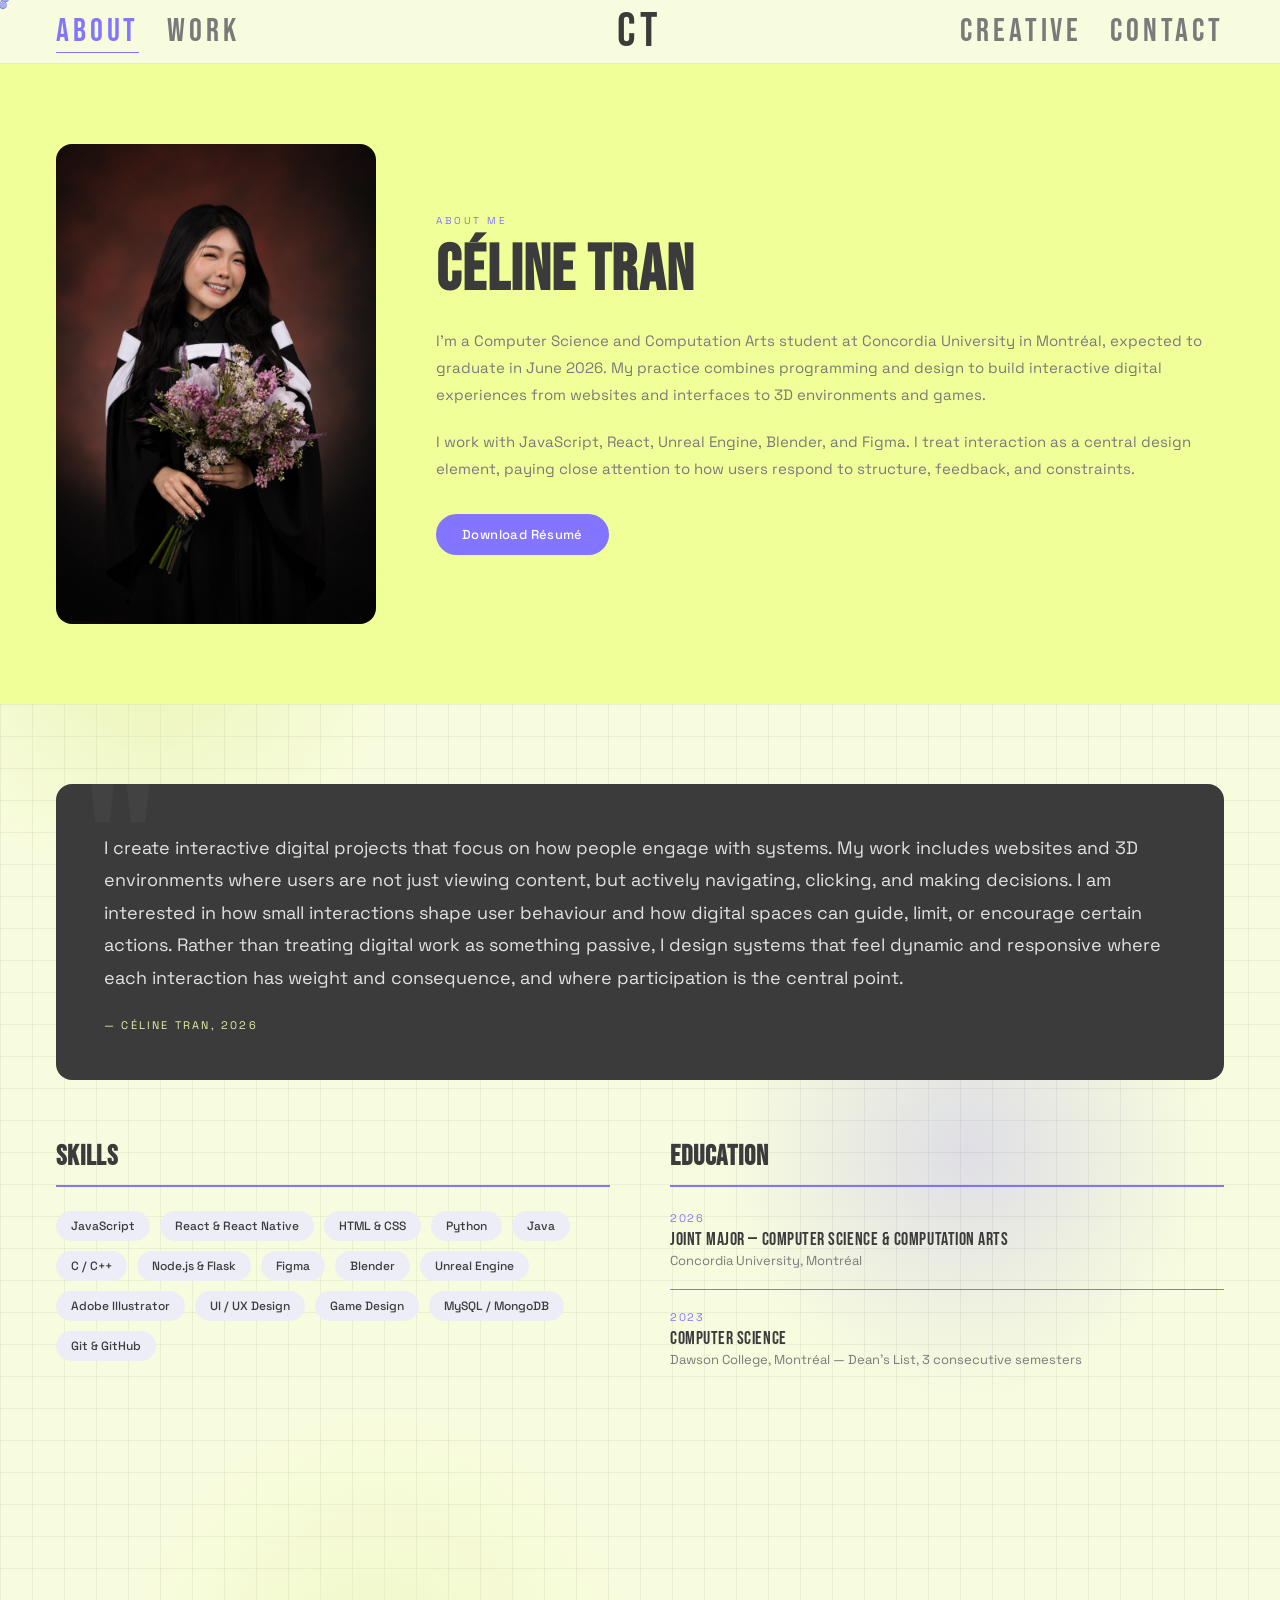
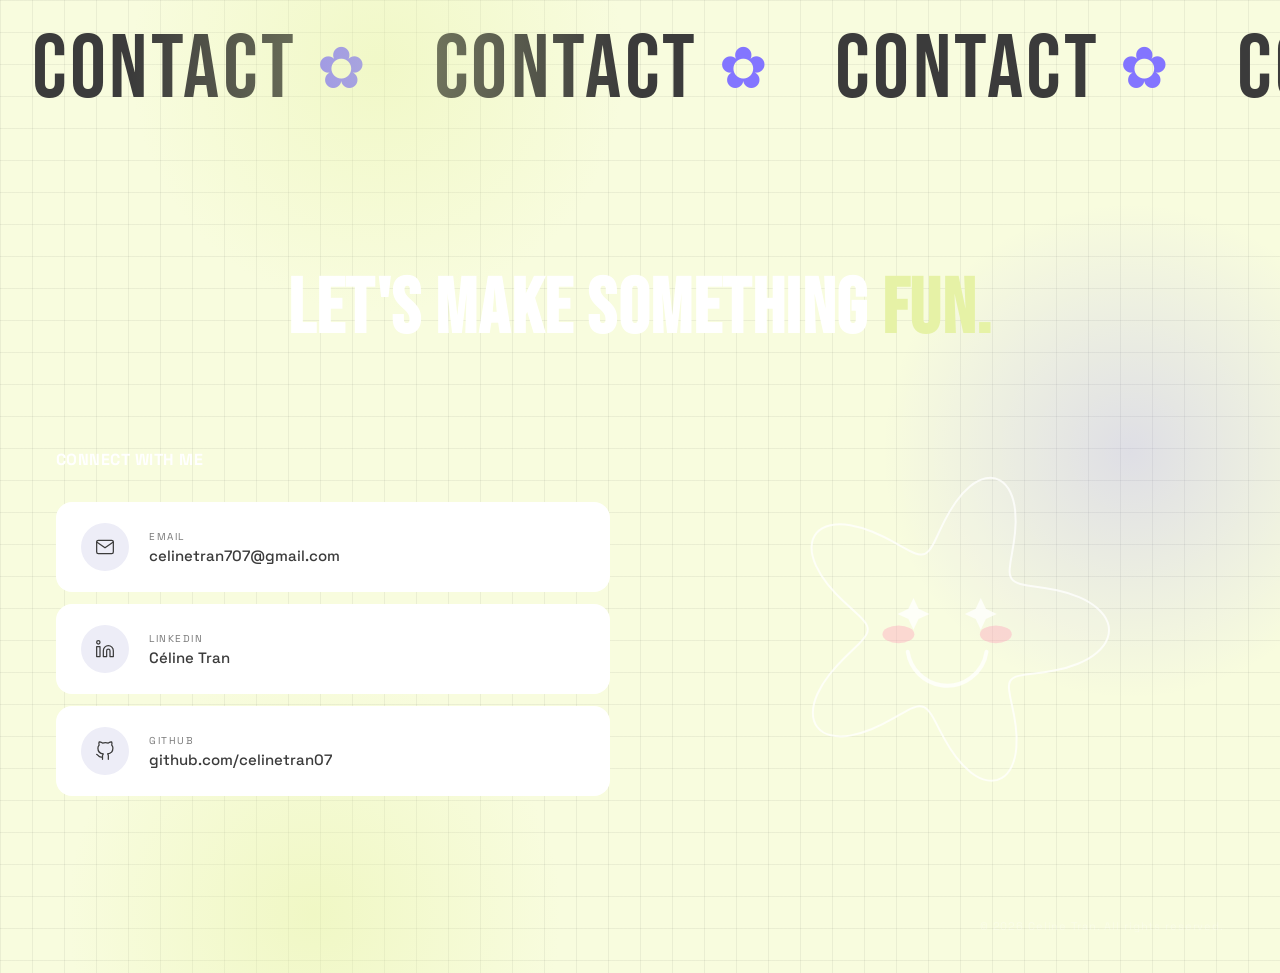
==== commit 6d02f0bd: "reformat documents" ====
--- a/about.html
+++ b/about.html
@@ -1,209 +1,226 @@
 <!DOCTYPE html>
 <html lang="en">
+
 <head>
   <link rel="icon" type="image/png" href="assets/logo_flower.png">
   <meta charset="UTF-8">
   <meta name="viewport" content="width=device-width, initial-scale=1.0, viewport-fit=cover">
   <title>About — Celine Tran</title>
-  <link href="https://fonts.googleapis.com/css2?family=Bebas+Neue&family=Space+Grotesk:wght@300;400;500;600&display=swap" rel="stylesheet">
+  <link
+    href="https://fonts.googleapis.com/css2?family=Bebas+Neue&family=Space+Grotesk:wght@300;400;500;600&display=swap"
+    rel="stylesheet">
   <link rel="stylesheet" href="css/styles.css">
 </head>
+
 <body>
-<div class="page-wrap">
-  <div class="page-decos">
-    <div class="deco deco-1"></div>
-    <div class="deco deco-2"></div>
-    <div class="deco deco-3"></div>
-    <div class="deco deco-4"></div>
-    <div class="deco deco-5"></div>
-    <div class="deco deco-6"></div>
+  <div class="page-wrap">
+    <div class="page-decos">
+      <div class="deco deco-1"></div>
+      <div class="deco deco-2"></div>
+      <div class="deco deco-3"></div>
+      <div class="deco deco-4"></div>
+      <div class="deco deco-5"></div>
+      <div class="deco deco-6"></div>
+    </div>
+    <div id="cursor"></div>
+
+    <nav id="navbar">
+      <div class="nav-inner">
+        <div class="nav-left">
+          <a href="about.html" class="nav-link active">ABOUT</a>
+          <a href="work.html" class="nav-link">WORK</a>
+        </div>
+        <a href="home.html" class="nav-logo">CT</a>
+        <div class="nav-right">
+          <a href="creative.html" class="nav-link">CREATIVE</a>
+          <a href="#home-contact" class="nav-link">CONTACT</a>
+        </div>
+        <button class="hamburger" id="hamburger" aria-label="Open menu">
+          <span></span><span></span><span></span>
+        </button>
+      </div>
+    </nav>
+
+    <div class="mobile-menu" id="mobile-menu">
+      <button class="close-btn" id="mobile-close">×</button>
+      <a href="home.html" class="mobile-nav-link">HOME</a>
+      <a href="about.html" class="mobile-nav-link active">ABOUT</a>
+      <a href="work.html" class="mobile-nav-link">WORK</a>
+      <a href="creative.html" class="mobile-nav-link">CREATIVE</a>
+      <a href="#home-contact" class="mobile-nav-link">CONTACT</a>
+    </div>
+
+    <div style="padding-top:4em;">
+
+      <!-- ── BIO + PHOTO ── -->
+      <div class="about-hero has-petals">
+        <div class="about-photo-wrap">
+          <img src="assets/profile_picture.JPG" alt="Céline Tran" class="about-photo">
+        </div>
+        <div class="about-text">
+          <p class="section-eyebrow">About Me</p>
+          <h1 class="section-title">Céline Tran</h1>
+          <p class="about-bio">
+            I'm a Computer Science and Computation Arts student at Concordia University in Montréal,
+            expected to graduate in June 2026. My practice combines programming and design to build interactive digital
+            experiences from websites and interfaces to 3D environments and games.
+          </p>
+          <p class="about-bio">
+            I work with JavaScript, React, Unreal Engine, Blender, and Figma. I treat interaction
+            as a central design element, paying close attention to how users respond to structure,
+            feedback, and constraints.
+          </p>
+          <div class="about-actions">
+            <a href="assets/celine_tran_resume_2026.pdf" download class="btn btn-primary has-tooltip">
+              Download Résumé
+              <span class="tooltip">Download PDF</span>
+            </a>
+
+          </div>
+        </div>
+      </div>
+
+      <div class="about-body">
+
+        <!-- ── ARTIST STATEMENT ── -->
+        <div class="statement-block">
+          <p class="statement-text">
+            I create interactive digital projects that focus on how people engage with systems.
+            My work includes websites and 3D environments where users are not just viewing content,
+            but actively navigating, clicking, and making decisions. I am interested in how small
+            interactions shape user behaviour and how digital spaces can guide, limit, or encourage
+            certain actions. Rather than treating digital work as something passive, I design systems
+            that feel dynamic and responsive where each interaction has weight and consequence,
+            and where participation is the central point.
+          </p>
+          <p class="statement-attr">— Céline Tran, 2026</p>
+        </div>
+
+        <!-- ── SKILLS + EDUCATION ── -->
+        <div class="about-grid">
+
+          <div style="position: relative;">
+            <h2 class="about-section-label">Skills</h2>
+            <ul class="skill-list">
+              <li class="skill-tag">JavaScript</li>
+              <li class="skill-tag">React &amp; React Native</li>
+              <li class="skill-tag">HTML &amp; CSS</li>
+              <li class="skill-tag">Python</li>
+              <li class="skill-tag">Java</li>
+              <li class="skill-tag">C / C++</li>
+              <li class="skill-tag">Node.js &amp; Flask</li>
+              <li class="skill-tag">Figma</li>
+              <li class="skill-tag">Blender</li>
+              <li class="skill-tag">Unreal Engine</li>
+              <li class="skill-tag">Adobe Illustrator</li>
+              <li class="skill-tag">UI / UX Design</li>
+              <li class="skill-tag">Game Design</li>
+              <li class="skill-tag">MySQL / MongoDB</li>
+              <li class="skill-tag">Git &amp; GitHub</li>
+            </ul>
+          </div>
+
+          <div style="position: relative;">
+            <h2 class="about-section-label">Education</h2>
+            <div class="edu-item">
+              <p class="edu-year">2026</p>
+              <p class="edu-title">Joint Major — Computer Science &amp; Computation Arts</p>
+              <p class="edu-place">Concordia University, Montréal</p>
+            </div>
+            <div class="edu-item">
+              <p class="edu-year">2023</p>
+              <p class="edu-title">Computer Science</p>
+              <p class="edu-place">Dawson College, Montréal — Dean's List, 3 consecutive semesters</p>
+            </div>
+
+          </div>
+
+        </div>
+
+      </div>
+    </div>
+
+    <div class="contact-divider">
+      <div class="contact-divider-track">
+        <span class="contact-divider-item">Contact <span class="contact-divider-flower">✿</span></span>
+        <span class="contact-divider-item">Contact <span class="contact-divider-flower">✿</span></span>
+        <span class="contact-divider-item">Contact <span class="contact-divider-flower">✿</span></span>
+        <span class="contact-divider-item">Contact <span class="contact-divider-flower">✿</span></span>
+        <span class="contact-divider-item">Contact <span class="contact-divider-flower">✿</span></span>
+        <span class="contact-divider-item">Contact <span class="contact-divider-flower">✿</span></span>
+        <span class="contact-divider-item">Contact <span class="contact-divider-flower">✿</span></span>
+        <span class="contact-divider-item">Contact <span class="contact-divider-flower">✿</span></span>
+        <span class="contact-divider-item">Contact <span class="contact-divider-flower">✿</span></span>
+        <span class="contact-divider-item">Contact <span class="contact-divider-flower">✿</span></span>
+        <span class="contact-divider-item">Contact <span class="contact-divider-flower">✿</span></span>
+        <span class="contact-divider-item">Contact <span class="contact-divider-flower">✿</span></span>
+        <span class="contact-divider-item">Contact <span class="contact-divider-flower">✿</span></span>
+        <span class="contact-divider-item">Contact <span class="contact-divider-flower">✿</span></span>
+        <span class="contact-divider-item">Contact <span class="contact-divider-flower">✿</span></span>
+        <span class="contact-divider-item">Contact <span class="contact-divider-flower">✿</span></span>
+      </div>
+    </div>
+
+    <section class="home-contact" id="home-contact">
+      <h2 class="home-contact-tagline">
+        Let's make something <span>Fun.</span>
+      </h2>
+      <div class="contact-body-wrap">
+        <div class="contact-links-col">
+          <h2 class="contact-info-title">Connect with me</h2>
+          <a href="mailto:celinetran707@gmail.com" class="contact-link-item">
+            <div class="contact-link-icon">
+              <svg viewBox="0 0 24 24">
+                <path d="M4 4h16c1.1 0 2 .9 2 2v12c0 1.1-.9 2-2 2H4c-1.1 0-2-.9-2-2V6c0-1.1.9-2 2-2z" />
+                <polyline points="22,6 12,13 2,6" />
+              </svg>
+            </div>
+            <div class="contact-link-text">
+              <p class="contact-link-label">Email</p>
+              <p class="contact-link-value">celinetran707@gmail.com</p>
+            </div>
+            <span class="contact-link-arrow">→</span>
+          </a>
+          <a href="https://www.linkedin.com/in/c%C3%A9line-tran-9b5b03263/" class="contact-link-item" target="_blank"
+            rel="noopener noreferrer">
+            <div class="contact-link-icon">
+              <svg viewBox="0 0 24 24">
+                <path d="M16 8a6 6 0 0 1 6 6v7h-4v-7a2 2 0 0 0-2-2 2 2 0 0 0-2 2v7h-4v-7a6 6 0 0 1 6-6z" />
+                <rect x="2" y="9" width="4" height="12" />
+                <circle cx="4" cy="4" r="2" />
+              </svg>
+            </div>
+            <div class="contact-link-text">
+              <p class="contact-link-label">LinkedIn</p>
+              <p class="contact-link-value">Céline Tran</p>
+            </div>
+            <span class="contact-link-arrow">→</span>
+          </a>
+          <a href="https://github.com/celinetran07" class="contact-link-item" target="_blank" rel="noopener noreferrer">
+            <div class="contact-link-icon">
+              <svg viewBox="0 0 24 24">
+                <path
+                  d="M9 19c-5 1.5-5-2.5-7-3m14 6v-3.87a3.37 3.37 0 0 0-.94-2.61c3.14-.35 6.44-1.54 6.44-7A5.44 5.44 0 0 0 20 4.77 5.07 5.07 0 0 0 19.91 1S18.73.65 16 2.48a13.38 13.38 0 0 0-7 0C6.27.65 5.09 1 5.09 1A5.07 5.07 0 0 0 5 4.77a5.44 5.44 0 0 0-1.5 3.78c0 5.42 3.3 6.61 6.44 7A3.37 3.37 0 0 0 9 18.13V22" />
+              </svg>
+            </div>
+            <div class="contact-link-text">
+              <p class="contact-link-label">GitHub</p>
+              <p class="contact-link-value">github.com/celinetran07</p>
+            </div>
+            <span class="contact-link-arrow">→</span>
+          </a>
+        </div>
+        <div class="contact-flower-col">
+          <canvas id="contact-flower-canvas"></canvas>
+        </div>
+      </div>
+      <p class="home-contact-copy">© 2026 Celine Tran. All rights reserved.</p>
+    </section>
+
+    <script src="js/contact.js"></script>
+
+    <script src="js/main.js"></script>
   </div>
-  <div id="cursor"></div>
-
-  <nav id="navbar">
-    <div class="nav-inner">
-      <div class="nav-left">
-        <a href="about.html" class="nav-link active">ABOUT</a>
-        <a href="work.html"  class="nav-link">WORK</a>
-      </div>
-      <a href="home.html" class="nav-logo">CT</a>
-      <div class="nav-right">
-        <a href="creative.html" class="nav-link">CREATIVE</a>
-        <a href="#home-contact" class="nav-link">CONTACT</a>
-      </div>
-      <button class="hamburger" id="hamburger" aria-label="Open menu">
-        <span></span><span></span><span></span>
-      </button>
-    </div>
-  </nav>
-
-  <div class="mobile-menu" id="mobile-menu">
-    <button class="close-btn" id="mobile-close">×</button>
-     <a href="home.html" class="mobile-nav-link">HOME</a>
-    <a href="about.html"    class="mobile-nav-link active">ABOUT</a>
-    <a href="work.html"     class="mobile-nav-link">WORK</a>
-    <a href="creative.html" class="mobile-nav-link">CREATIVE</a>
-    <a href="#home-contact" class="mobile-nav-link">CONTACT</a>
-  </div>
-
-  <div style="padding-top:4em;">
-
-    <!-- ── BIO + PHOTO ── -->
-    <div class="about-hero has-petals">
-      <div class="about-photo-wrap">  
-      <img src="assets/profile_picture.JPG" alt="Céline Tran" class="about-photo">
-      </div>
-      <div class="about-text">
-        <p class="section-eyebrow">About Me</p>
-        <h1 class="section-title">Céline Tran</h1>
-        <p class="about-bio">
-          I'm a Computer Science and Computation Arts student at Concordia University in Montréal,
-          expected to graduate in June 2026. My practice combines programming and design to build interactive digital experiences from websites and interfaces to 3D environments and games.
-        </p>
-        <p class="about-bio">
-          I work with JavaScript, React, Unreal Engine, Blender, and Figma. I treat interaction
-          as a central design element, paying close attention to how users respond to structure,
-          feedback, and constraints.
-        </p>
-        <div class="about-actions">
-          <a href="assets/celine_tran_resume_2026.pdf" download class="btn btn-primary has-tooltip">
-            Download Résumé
-            <span class="tooltip">Download PDF</span>
-          </a>
-    
-        </div>
-      </div>
-    </div>
-
-    <div class="about-body">
-
-      <!-- ── ARTIST STATEMENT ── -->
-      <div class="statement-block">
-        <p class="statement-text">
-          I create interactive digital projects that focus on how people engage with systems.
-          My work includes websites and 3D environments where users are not just viewing content,
-          but actively navigating, clicking, and making decisions. I am interested in how small
-          interactions shape user behaviour and how digital spaces can guide, limit, or encourage
-          certain actions. Rather than treating digital work as something passive, I design systems
-          that feel dynamic and responsive where each interaction has weight and consequence,
-          and where participation is the central point.
-        </p>
-        <p class="statement-attr">— Céline Tran, 2026</p>
-      </div>
-
-      <!-- ── SKILLS + EDUCATION ── -->
-      <div class="about-grid">
-
-        <div style="position: relative;">
-          <h2 class="about-section-label">Skills</h2>
-          <ul class="skill-list">
-            <li class="skill-tag">JavaScript</li>
-            <li class="skill-tag">React &amp; React Native</li>
-            <li class="skill-tag">HTML &amp; CSS</li>
-            <li class="skill-tag">Python</li>
-            <li class="skill-tag">Java</li>
-            <li class="skill-tag">C / C++</li>
-            <li class="skill-tag">Node.js &amp; Flask</li>
-            <li class="skill-tag">Figma</li>
-            <li class="skill-tag">Blender</li>
-            <li class="skill-tag">Unreal Engine</li>
-            <li class="skill-tag">Adobe Illustrator</li>
-            <li class="skill-tag">UI / UX Design</li>
-            <li class="skill-tag">Game Design</li>
-            <li class="skill-tag">MySQL / MongoDB</li>
-            <li class="skill-tag">Git &amp; GitHub</li>
-          </ul>
-        </div>
-
-        <div style="position: relative;">
-          <h2 class="about-section-label">Education</h2>
-          <div class="edu-item">
-            <p class="edu-year">2026</p>
-            <p class="edu-title">Joint Major — Computer Science &amp; Computation Arts</p>
-            <p class="edu-place">Concordia University, Montréal</p>
-          </div>
-          <div class="edu-item">
-            <p class="edu-year">2023</p>
-            <p class="edu-title">Computer Science</p>
-            <p class="edu-place">Dawson College, Montréal — Dean's List, 3 consecutive semesters</p>
-          </div>
-          
-        </div>
-
-      </div>
-
-    </div>
-  </div>
-
-  <div class="contact-divider">
-  <div class="contact-divider-track">
-    <span class="contact-divider-item">Contact <span class="contact-divider-flower">✿</span></span>
-    <span class="contact-divider-item">Contact <span class="contact-divider-flower">✿</span></span>
-    <span class="contact-divider-item">Contact <span class="contact-divider-flower">✿</span></span>
-    <span class="contact-divider-item">Contact <span class="contact-divider-flower">✿</span></span>
-    <span class="contact-divider-item">Contact <span class="contact-divider-flower">✿</span></span>
-    <span class="contact-divider-item">Contact <span class="contact-divider-flower">✿</span></span>
-    <span class="contact-divider-item">Contact <span class="contact-divider-flower">✿</span></span>
-    <span class="contact-divider-item">Contact <span class="contact-divider-flower">✿</span></span>
-    <span class="contact-divider-item">Contact <span class="contact-divider-flower">✿</span></span>
-    <span class="contact-divider-item">Contact <span class="contact-divider-flower">✿</span></span>
-    <span class="contact-divider-item">Contact <span class="contact-divider-flower">✿</span></span>
-    <span class="contact-divider-item">Contact <span class="contact-divider-flower">✿</span></span>
-    <span class="contact-divider-item">Contact <span class="contact-divider-flower">✿</span></span>
-    <span class="contact-divider-item">Contact <span class="contact-divider-flower">✿</span></span>
-    <span class="contact-divider-item">Contact <span class="contact-divider-flower">✿</span></span>
-    <span class="contact-divider-item">Contact <span class="contact-divider-flower">✿</span></span>
-  </div>
-</div>
-
-<section class="home-contact" id="home-contact">
-  <h2 class="home-contact-tagline">
-    Let's make something <span>Fun.</span>
-  </h2>
-  <div class="contact-body-wrap">
-    <div class="contact-links-col">
-      <h2 class="contact-info-title">Connect with me</h2>
-      <a href="mailto:celinetran707@gmail.com" class="contact-link-item">
-        <div class="contact-link-icon">
-          <svg viewBox="0 0 24 24"><path d="M4 4h16c1.1 0 2 .9 2 2v12c0 1.1-.9 2-2 2H4c-1.1 0-2-.9-2-2V6c0-1.1.9-2 2-2z"/><polyline points="22,6 12,13 2,6"/></svg>
-        </div>
-        <div class="contact-link-text">
-          <p class="contact-link-label">Email</p>
-          <p class="contact-link-value">celinetran707@gmail.com</p>
-        </div>
-        <span class="contact-link-arrow">→</span>
-      </a>
-      <a href="https://www.linkedin.com/in/c%C3%A9line-tran-9b5b03263/" class="contact-link-item" target="_blank" rel="noopener noreferrer">
-        <div class="contact-link-icon">
-          <svg viewBox="0 0 24 24"><path d="M16 8a6 6 0 0 1 6 6v7h-4v-7a2 2 0 0 0-2-2 2 2 0 0 0-2 2v7h-4v-7a6 6 0 0 1 6-6z"/><rect x="2" y="9" width="4" height="12"/><circle cx="4" cy="4" r="2"/></svg>
-        </div>
-        <div class="contact-link-text">
-          <p class="contact-link-label">LinkedIn</p>
-          <p class="contact-link-value">Céline Tran</p>
-        </div>
-        <span class="contact-link-arrow">→</span>
-      </a>
-      <a href="https://github.com/celinetran07" class="contact-link-item" target="_blank" rel="noopener noreferrer">
-        <div class="contact-link-icon">
-          <svg viewBox="0 0 24 24"><path d="M9 19c-5 1.5-5-2.5-7-3m14 6v-3.87a3.37 3.37 0 0 0-.94-2.61c3.14-.35 6.44-1.54 6.44-7A5.44 5.44 0 0 0 20 4.77 5.07 5.07 0 0 0 19.91 1S18.73.65 16 2.48a13.38 13.38 0 0 0-7 0C6.27.65 5.09 1 5.09 1A5.07 5.07 0 0 0 5 4.77a5.44 5.44 0 0 0-1.5 3.78c0 5.42 3.3 6.61 6.44 7A3.37 3.37 0 0 0 9 18.13V22"/></svg>
-        </div>
-        <div class="contact-link-text">
-          <p class="contact-link-label">GitHub</p>
-          <p class="contact-link-value">github.com/celinetran07</p>
-        </div>
-        <span class="contact-link-arrow">→</span>
-      </a>
-    </div>
-    <div class="contact-flower-col">
-      <canvas id="contact-flower-canvas"></canvas>
-    </div>
-  </div>
-  <p class="home-contact-copy">© 2026 Celine Tran. All rights reserved.</p>
-</section>
-
-<script src="js/contact.js"></script>
-
-  <script src="js/main.js"></script>
-</div>
 </body>
+
 </html>
--- a/css/styles.css
+++ b/css/styles.css
@@ -5,21 +5,21 @@
 
 /* ── TOKENS ── */
 :root {
-  --brand1:  #8375FF;
-  --brand2:  #E6F2A6;
-  --brand3:  rgba(241,255,153,0.98);
-  --light1:  #FFFFFF;
-  --light2:  #F1FF99;
-  --light3:  #EDEDF7;
-  --light4:  #f8fcde;
-  --dark1:   #3B3B3B;
-  --dark2:   #7A7A7A;
-  --bg:      #FAFAFA;
-  --bebas:   'Bebas Neue', sans-serif;
-  --grotesk: 'Space Grotesk', sans-serif;
-  --radius:  100px;
-  --gutter:  28px;
-  --margin:  56px;
+  --brand1: #8375ff;
+  --brand2: #e6f2a6;
+  --brand3: rgba(241, 255, 153, 0.98);
+  --light1: #ffffff;
+  --light2: #f1ff99;
+  --light3: #ededf7;
+  --light4: #f8fcde;
+  --dark1: #3b3b3b;
+  --dark2: #7a7a7a;
+  --bg: #fafafa;
+  --bebas: "Bebas Neue", sans-serif;
+  --grotesk: "Space Grotesk", sans-serif;
+  --radius: 100px;
+  --gutter: 28px;
+  --margin: 56px;
 }
 
 #elastic-canvas {
@@ -32,8 +32,16 @@
 }
 
 /* ── RESET ── */
-*, *::before, *::after { box-sizing: border-box; margin: 0; padding: 0; }
-html { scroll-behavior: smooth; }
+*,
+*::before,
+*::after {
+  box-sizing: border-box;
+  margin: 0;
+  padding: 0;
+}
+html {
+  scroll-behavior: smooth;
+}
 body {
   position: relative;
   min-height: 100vh;
@@ -41,16 +49,21 @@
   background: var(--bg);
   background-color: var(--light4);
   background-image:
-    linear-gradient(rgba(59,59,59,0.07) 1px, transparent 1px),
-    linear-gradient(90deg, rgba(59,59,59,0.07) 1px, transparent 1px);
+    linear-gradient(rgba(59, 59, 59, 0.07) 1px, transparent 1px),
+    linear-gradient(90deg, rgba(59, 59, 59, 0.07) 1px, transparent 1px);
   background-size: 32px 32px;
   color: var(--dark1);
   -webkit-font-smoothing: antialiased;
-  cursor:none;
+  cursor: none;
   overflow-x: hidden;
 }
 
-a, button, input, textarea, select, label {
+a,
+button,
+input,
+textarea,
+select,
+label {
   cursor: none;
 }
 
@@ -58,35 +71,54 @@
 #cursor {
   display: none; /* hidden by default */
   position: fixed;
-  top: 0; left: 0;
-  width: 32px; height: 32px;
+  top: 0;
+  left: 0;
+  width: 32px;
+  height: 32px;
   pointer-events: none;
   z-index: 9999;
   transform: translate(-50%, -50%);
-  background-image: url('../assets/cursor_flower.png');
+  background-image: url("../assets/cursor_flower.png");
   background-size: contain;
   background-repeat: no-repeat;
   background-position: center;
-  transition: width  0.2s cubic-bezier(0.34,1.56,0.64,1),
-              height 0.2s cubic-bezier(0.34,1.56,0.64,1);
+  transition:
+    width 0.2s cubic-bezier(0.34, 1.56, 0.64, 1),
+    height 0.2s cubic-bezier(0.34, 1.56, 0.64, 1);
 }
 
 @media (pointer: fine) {
-  body, a, button, input, textarea, select, label {
+  body,
+  a,
+  button,
+  input,
+  textarea,
+  select,
+  label {
     cursor: none;
   }
-  #cursor { display: block; }
-  #cursor.hover { width: 48px; height: 48px; }
-  #cursor.press { width: 20px; height: 20px;
-    transition: width  0.15s cubic-bezier(0.34,1.56,0.64,1),
-                height 0.15s cubic-bezier(0.34,1.56,0.64,1); }
-}
-
+  #cursor {
+    display: block;
+  }
+  #cursor.hover {
+    width: 48px;
+    height: 48px;
+  }
+  #cursor.press {
+    width: 20px;
+    height: 20px;
+    transition:
+      width 0.15s cubic-bezier(0.34, 1.56, 0.64, 1),
+      height 0.15s cubic-bezier(0.34, 1.56, 0.64, 1);
+  }
+}
 
 /* ── NAV ── */
 nav {
   position: fixed;
-  top: 0; left: 0; right: 0;
+  top: 0;
+  left: 0;
+  right: 0;
   z-index: 200;
   height: 4em;
   display: flex;
@@ -95,15 +127,15 @@
   background: #f8fcde;
   backdrop-filter: blur(12px);
   -webkit-backdrop-filter: blur(12px);
-  border-bottom: 1px solid rgba(59,59,59,0.08);
+  border-bottom: 1px solid rgba(59, 59, 59, 0.08);
   transition: background 0.3s ease;
-   padding-top: env(safe-area-inset-top);
+  padding-top: env(safe-area-inset-top);
 }
 nav.scrolled {
   background: var(--brand3);
-  box-shadow: 0 2px 20px rgba(59,59,59,0.06);
+  box-shadow: 0 2px 20px rgba(59, 59, 59, 0.06);
   -webkit-backdrop-filter: none; /* ADD THIS */
-  backdrop-filter: none;         /* ADD THIS */
+  backdrop-filter: none; /* ADD THIS */
 }
 .nav-inner {
   width: 100%;
@@ -111,8 +143,14 @@
   align-items: center;
   justify-content: space-between;
 }
-.nav-left  { display: flex; gap: var(--gutter); }
-.nav-right { display: flex; gap: var(--gutter); }
+.nav-left {
+  display: flex;
+  gap: var(--gutter);
+}
+.nav-right {
+  display: flex;
+  gap: var(--gutter);
+}
 .nav-logo {
   font-family: var(--bebas);
   font-size: 3em;
@@ -134,19 +172,25 @@
   transition: color 0.2s ease;
 }
 .nav-link::after {
-  content: '';
+  content: "";
   position: absolute;
-  bottom: -2px; left: 0; right: 0;
+  bottom: -2px;
+  left: 0;
+  right: 0;
   height: 1.5px;
   background: var(--brand1);
   transform: scaleX(0);
   transform-origin: left;
-  transition: transform 0.2s cubic-bezier(0.34,1.56,0.64,1);
+  transition: transform 0.2s cubic-bezier(0.34, 1.56, 0.64, 1);
 }
 .nav-link:hover,
-.nav-link.active           { color: var(--brand1); }
+.nav-link.active {
+  color: var(--brand1);
+}
 .nav-link:hover::after,
-.nav-link.active::after    { transform: scaleX(1); }
+.nav-link.active::after {
+  transform: scaleX(1);
+}
 
 /* ── HAMBURGER ── */
 .hamburger {
@@ -170,20 +214,27 @@
 
 .hamburger span {
   display: block;
-  width: 22px; height: 2px;
+  width: 22px;
+  height: 2px;
   background: var(--dark1);
   border-radius: 2px;
   transition: all 0.3s ease;
 }
-.hamburger.open span:nth-child(1) { transform: translateY(7px) rotate(45deg); }
-.hamburger.open span:nth-child(2) { opacity: 0; }
-.hamburger.open span:nth-child(3) { transform: translateY(-7px) rotate(-45deg); }
+.hamburger.open span:nth-child(1) {
+  transform: translateY(7px) rotate(45deg);
+}
+.hamburger.open span:nth-child(2) {
+  opacity: 0;
+}
+.hamburger.open span:nth-child(3) {
+  transform: translateY(-7px) rotate(-45deg);
+}
 
 /* ── MOBILE MENU ── */
 .mobile-menu {
   position: fixed;
   inset: 0;
-  background: rgba(241,255,153,0.92); /* matches nav default */
+  background: rgba(241, 255, 153, 0.92); /* matches nav default */
   backdrop-filter: blur(12px);
   -webkit-backdrop-filter: blur(12px);
   z-index: 150; /* below hamburger z-index of 200 */
@@ -195,8 +246,9 @@
   opacity: 0;
   pointer-events: none;
   transform: translateX(100%);
-  transition: opacity 0.3s ease,
-              transform 0.3s ease;
+  transition:
+    opacity 0.3s ease,
+    transform 0.3s ease;
 }
 .mobile-menu.open {
   opacity: 1;
@@ -217,7 +269,9 @@
   transition: color 0.2s ease;
 }
 .mobile-nav-link.active,
-.mobile-nav-link:hover { color: var(--brand1); }
+.mobile-nav-link:hover {
+  color: var(--brand1);
+}
 
 /* ── BUTTONS ── */
 .btn {
@@ -234,37 +288,69 @@
   text-decoration: none;
   cursor: none;
   letter-spacing: 0.03em;
-  transition: transform 0.2s cubic-bezier(0.34,1.56,0.64,1),
-              box-shadow 0.2s cubic-bezier(0.34,1.56,0.64,1),
-              filter 0.2s ease,
-              background 0.2s ease;
-}
-.btn:hover  { transform: scale(1.06); filter: brightness(1.08); }
-.btn:active { transform: scale(0.95);
-  transition: transform 0.15s cubic-bezier(0.34,1.56,0.64,1); }
-
-.btn-primary  { background: var(--brand1); color: white; border-color: var(--brand1); }
-.btn-primary:hover  { box-shadow: 0 0 0 5px rgba(131,117,255,0.2), 0 8px 20px rgba(131,117,255,0.3); }
-.btn-secondary { background: transparent; color: var(--brand1); border-color: var(--brand1); }
-.btn-secondary:hover { background: var(--light3); box-shadow: 0 0 0 4px rgba(131,117,255,0.1); }
-.btn-ghost { background: transparent; color: var(--dark2); border-color: #ddd; }
-.btn-ghost:hover { color: var(--brand1); border-color: var(--brand1); }
+  transition:
+    transform 0.2s cubic-bezier(0.34, 1.56, 0.64, 1),
+    box-shadow 0.2s cubic-bezier(0.34, 1.56, 0.64, 1),
+    filter 0.2s ease,
+    background 0.2s ease;
+}
+.btn:hover {
+  transform: scale(1.06);
+  filter: brightness(1.08);
+}
+.btn:active {
+  transform: scale(0.95);
+  transition: transform 0.15s cubic-bezier(0.34, 1.56, 0.64, 1);
+}
+
+.btn-primary {
+  background: var(--brand1);
+  color: white;
+  border-color: var(--brand1);
+}
+.btn-primary:hover {
+  box-shadow:
+    0 0 0 5px rgba(131, 117, 255, 0.2),
+    0 8px 20px rgba(131, 117, 255, 0.3);
+}
+.btn-secondary {
+  background: transparent;
+  color: var(--brand1);
+  border-color: var(--brand1);
+}
+.btn-secondary:hover {
+  background: var(--light3);
+  box-shadow: 0 0 0 4px rgba(131, 117, 255, 0.1);
+}
+.btn-ghost {
+  background: transparent;
+  color: var(--dark2);
+  border-color: #ddd;
+}
+.btn-ghost:hover {
+  color: var(--brand1);
+  border-color: var(--brand1);
+}
 
 /* ── CARDS ── */
 .card {
   background: var(--light1);
   border-radius: 16px;
   overflow: hidden;
-  border: 0.5px solid rgba(59,59,59,0.08);
+  border: 0.5px solid rgba(59, 59, 59, 0.08);
   cursor: none;
   text-decoration: none;
   display: block;
   margin-bottom: var(--gutter);
   transform-style: preserve-3d;
   will-change: transform;
-  transition: transform 0.3s ease, box-shadow 0.3s ease;
-}
-.card:hover { box-shadow: 0 24px 48px rgba(131,117,255,0.15); }
+  transition:
+    transform 0.3s ease,
+    box-shadow 0.3s ease;
+}
+.card:hover {
+  box-shadow: 0 24px 48px rgba(131, 117, 255, 0.15);
+}
 .card-thumb {
   aspect-ratio: 16/9;
   display: flex;
@@ -273,10 +359,18 @@
   overflow: hidden;
   position: relative;
 }
-.card-thumb.v1 { background: linear-gradient(135deg, #EDEDF7, #E6F2A6); }
-.card-thumb.v2 { background: linear-gradient(135deg, #E6F2A6, #F1FF99); }
-.card-thumb.v3 { background: linear-gradient(135deg, #F1FF99, #EDEDF7); }
-.card-thumb.v4 { background: linear-gradient(135deg, #EDEDF7, rgba(131,117,255,0.2)); }
+.card-thumb.v1 {
+  background: linear-gradient(135deg, #ededf7, #e6f2a6);
+}
+.card-thumb.v2 {
+  background: linear-gradient(135deg, #e6f2a6, #f1ff99);
+}
+.card-thumb.v3 {
+  background: linear-gradient(135deg, #f1ff99, #ededf7);
+}
+.card-thumb.v4 {
+  background: linear-gradient(135deg, #ededf7, rgba(131, 117, 255, 0.2));
+}
 .card-thumb-placeholder {
   font-family: var(--bebas);
   font-size: 13px;
@@ -287,96 +381,196 @@
 .card-thumb-overlay {
   position: absolute;
   inset: 0;
-  background: rgba(131,117,255,0.1);
+  background: rgba(131, 117, 255, 0.1);
   opacity: 0;
   transition: opacity 0.3s ease;
 }
-.card:hover .card-thumb-overlay { opacity: 1; }
-.card-body    { padding: 20px; }
-.card-tag     { font-family: var(--grotesk); font-size: 10px; letter-spacing: 0.15em; text-transform: uppercase; color: var(--brand1); margin-bottom: 8px; }
-.card-title   { font-family: var(--bebas); font-size: 22px; letter-spacing: 0.03em; color: var(--dark1); margin-bottom: 8px; line-height: 1.1; }
-.card-desc    { font-family: var(--grotesk); font-size: 13px; color: var(--dark2); line-height: 1.6; }
+.card:hover .card-thumb-overlay {
+  opacity: 1;
+}
+.card-body {
+  padding: 20px;
+}
+.card-tag {
+  font-family: var(--grotesk);
+  font-size: 10px;
+  letter-spacing: 0.15em;
+  text-transform: uppercase;
+  color: var(--brand1);
+  margin-bottom: 8px;
+}
+.card-title {
+  font-family: var(--bebas);
+  font-size: 22px;
+  letter-spacing: 0.03em;
+  color: var(--dark1);
+  margin-bottom: 8px;
+  line-height: 1.1;
+}
+.card-desc {
+  font-family: var(--grotesk);
+  font-size: 13px;
+  color: var(--dark2);
+  line-height: 1.6;
+}
 
 /* ── PROJECT MODAL ── */
 .project-modal {
-  position: fixed; inset: 0;
-  background: rgba(59,59,59,0.5);
+  position: fixed;
+  inset: 0;
+  background: rgba(59, 59, 59, 0.5);
   z-index: 500;
-  display: flex; align-items: center; justify-content: center;
+  display: flex;
+  align-items: center;
+  justify-content: center;
   padding: 24px;
   opacity: 0;
   pointer-events: none;
   transition: opacity 0.3s ease;
 }
-.project-modal.open { opacity: 1; pointer-events: all; }
+.project-modal.open {
+  opacity: 1;
+  pointer-events: all;
+}
 .modal-box {
   background: white;
   border-radius: 16px;
-  max-width: 720px; width: 100%;
+  max-width: 720px;
+  width: 100%;
   max-height: 85vh;
   overflow-y: auto;
   position: relative;
   transform: scale(0.92);
-  transition: transform 0.3s cubic-bezier(0.34,1.56,0.64,1);
-}
-.project-modal.open .modal-box { transform: scale(1); }
+  transition: transform 0.3s cubic-bezier(0.34, 1.56, 0.64, 1);
+}
+.project-modal.open .modal-box {
+  transform: scale(1);
+}
 .modal-thumb {
-  aspect-ratio: 16/9; width: 100%;
+  aspect-ratio: 16/9;
+  width: 100%;
   border-radius: 16px 16px 0 0;
-  display: flex; align-items: center; justify-content: center;
-}
-.modal-thumb-text { font-family: var(--bebas); font-size: 16px; letter-spacing: 0.15em; color: var(--dark2); opacity: 0.5; }
-.modal-content    { padding: 32px; }
-.modal-tag        { font-family: var(--grotesk); font-size: 11px; letter-spacing: 0.15em; text-transform: uppercase; color: var(--brand1); margin-bottom: 8px; }
-.modal-title      { font-family: var(--bebas); font-size: 36px; letter-spacing: 0.02em; margin-bottom: 20px; line-height: 1; }
+  display: flex;
+  align-items: center;
+  justify-content: center;
+}
+.modal-thumb-text {
+  font-family: var(--bebas);
+  font-size: 16px;
+  letter-spacing: 0.15em;
+  color: var(--dark2);
+  opacity: 0.5;
+}
+.modal-content {
+  padding: 32px;
+}
+.modal-tag {
+  font-family: var(--grotesk);
+  font-size: 11px;
+  letter-spacing: 0.15em;
+  text-transform: uppercase;
+  color: var(--brand1);
+  margin-bottom: 8px;
+}
+.modal-title {
+  font-family: var(--bebas);
+  font-size: 36px;
+  letter-spacing: 0.02em;
+  margin-bottom: 20px;
+  line-height: 1;
+}
 .modal-section-label {
-  font-family: var(--grotesk); font-size: 10px; letter-spacing: 0.2em; text-transform: uppercase;
-  color: var(--brand1); margin-bottom: 8px; margin-top: 24px;
-  padding-bottom: 8px; border-bottom: 1px solid var(--light3);
-}
-.modal-text  { font-family: var(--grotesk); font-size: 14px; color: var(--dark2); line-height: 1.7; margin-bottom: 16px; }
+  font-family: var(--grotesk);
+  font-size: 10px;
+  letter-spacing: 0.2em;
+  text-transform: uppercase;
+  color: var(--brand1);
+  margin-bottom: 8px;
+  margin-top: 24px;
+  padding-bottom: 8px;
+  border-bottom: 1px solid var(--light3);
+}
+.modal-text {
+  font-family: var(--grotesk);
+  font-size: 14px;
+  color: var(--dark2);
+  line-height: 1.7;
+  margin-bottom: 16px;
+}
 .modal-close {
-  position: absolute; top: 16px; right: 16px;
-  width: 36px; height: 36px; border-radius: 50%;
-  background: rgba(255,255,255,0.9); border: 1px solid var(--light3);
-  cursor: none; display: flex; align-items: center; justify-content: center;
-  font-size: 18px; color: var(--dark1); line-height: 1;
+  position: absolute;
+  top: 16px;
+  right: 16px;
+  width: 36px;
+  height: 36px;
+  border-radius: 50%;
+  background: rgba(255, 255, 255, 0.9);
+  border: 1px solid var(--light3);
+  cursor: none;
+  display: flex;
+  align-items: center;
+  justify-content: center;
+  font-size: 18px;
+  color: var(--dark1);
+  line-height: 1;
   transition: background 0.2s ease;
 }
-.modal-close:hover { background: var(--light3); }
+.modal-close:hover {
+  background: var(--light3);
+}
 
 /* ── TOOLTIP ── */
-.has-tooltip { position: relative; }
+.has-tooltip {
+  position: relative;
+}
 .tooltip {
   position: absolute;
-  bottom: calc(100% + 8px); left: 50%;
+  bottom: calc(100% + 8px);
+  left: 50%;
   transform: translateX(-50%) translateY(4px);
-  background: var(--dark1); color: white;
-  font-family: var(--grotesk); font-size: 11px;
-  padding: 4px 10px; border-radius: 4px;
-  white-space: nowrap; opacity: 0; pointer-events: none;
-  transition: opacity 0.2s ease, transform 0.2s ease;
+  background: var(--dark1);
+  color: white;
+  font-family: var(--grotesk);
+  font-size: 11px;
+  padding: 4px 10px;
+  border-radius: 4px;
+  white-space: nowrap;
+  opacity: 0;
+  pointer-events: none;
+  transition:
+    opacity 0.2s ease,
+    transform 0.2s ease;
 }
 .tooltip::after {
-  content: ''; position: absolute;
-  top: 100%; left: 50%; transform: translateX(-50%);
-  border: 4px solid transparent; border-top-color: var(--dark1);
-}
-.has-tooltip:hover .tooltip { opacity: 1; transform: translateX(-50%) translateY(0); }
+  content: "";
+  position: absolute;
+  top: 100%;
+  left: 50%;
+  transform: translateX(-50%);
+  border: 4px solid transparent;
+  border-top-color: var(--dark1);
+}
+.has-tooltip:hover .tooltip {
+  opacity: 1;
+  transform: translateX(-50%) translateY(0);
+}
 
 /* ── SECTION SHARED ── */
 .section-eyebrow {
-  font-family: var(--grotesk); font-size: 10px;
-  letter-spacing: 0.25em; text-transform: uppercase;
-  color: var(--brand1); margin-bottom: 8px;
+  font-family: var(--grotesk);
+  font-size: 10px;
+  letter-spacing: 0.25em;
+  text-transform: uppercase;
+  color: var(--brand1);
+  margin-bottom: 8px;
 }
 .section-title {
   font-family: var(--bebas);
   font-size: clamp(32px, 5vw, 100px);
-  letter-spacing: 0.02em; color: var(--dark1); line-height: 1;
-}
-
-
+  letter-spacing: 0.02em;
+  color: var(--dark1);
+  line-height: 1;
+}
 
 /* ── FOOTER ── */
 footer {
@@ -384,37 +578,80 @@
   z-index: 1;
   background: var(--dark1);
   padding: 40px var(--margin);
-  display: flex; justify-content: space-between;
-  align-items: center; flex-wrap: wrap; gap: 16px;
-}
-.footer-logo  { font-family: var(--bebas); font-size: 20px; letter-spacing: 0.12em; color: rgba(255,255,255,0.5); }
-.footer-copy  { font-family: var(--grotesk); font-size: 11px; color: rgba(255,255,255,0.25); letter-spacing: 0.08em; }
-.footer-links { display: flex; gap: 24px; }
-.footer-link  {
-  font-family: var(--grotesk); font-size: 11px;
-  letter-spacing: 0.1em; text-transform: uppercase;
-  color: rgba(255,255,255,0.35); text-decoration: none;
-  cursor: none; transition: color 0.2s ease;
-}
-.footer-link:hover { color: var(--brand2); }
+  display: flex;
+  justify-content: space-between;
+  align-items: center;
+  flex-wrap: wrap;
+  gap: 16px;
+}
+.footer-logo {
+  font-family: var(--bebas);
+  font-size: 20px;
+  letter-spacing: 0.12em;
+  color: rgba(255, 255, 255, 0.5);
+}
+.footer-copy {
+  font-family: var(--grotesk);
+  font-size: 11px;
+  color: rgba(255, 255, 255, 0.25);
+  letter-spacing: 0.08em;
+}
+.footer-links {
+  display: flex;
+  gap: 24px;
+}
+.footer-link {
+  font-family: var(--grotesk);
+  font-size: 11px;
+  letter-spacing: 0.1em;
+  text-transform: uppercase;
+  color: rgba(255, 255, 255, 0.35);
+  text-decoration: none;
+  cursor: none;
+  transition: color 0.2s ease;
+}
+.footer-link:hover {
+  color: var(--brand2);
+}
 
 /* ── ANIMATIONS ── */
 @keyframes fadeUp {
-  from { opacity: 0; transform: translateY(24px); }
-  to   { opacity: 1; transform: translateY(0); }
+  from {
+    opacity: 0;
+    transform: translateY(24px);
+  }
+  to {
+    opacity: 1;
+    transform: translateY(0);
+  }
 }
 @keyframes blink {
-  0%,100% { opacity: 1; } 50% { opacity: 0; }
+  0%,
+  100% {
+    opacity: 1;
+  }
+  50% {
+    opacity: 0;
+  }
 }
 @keyframes scrollPulse {
-  0%,100% { width: 40px; opacity: 0.4; }
-  50%     { width: 60px; opacity: 1; }
+  0%,
+  100% {
+    width: 40px;
+    opacity: 0.4;
+  }
+  50% {
+    width: 60px;
+    opacity: 1;
+  }
 }
 
 .fade-up {
   opacity: 0;
   transform: translateY(20px);
-  transition: opacity 0.5s ease, transform 0.5s cubic-bezier(0.34,1.56,0.64,1);
+  transition:
+    opacity 0.5s ease,
+    transform 0.5s cubic-bezier(0.34, 1.56, 0.64, 1);
 }
 
 .fade-up.visible {
@@ -438,33 +675,138 @@
   overflow: hidden;
 }
 
-.deco { position: absolute; border-radius: 50%; pointer-events: none; }
-.deco-1 { width:600px; height:600px; background:radial-gradient(circle,rgba(131,117,255,0.25) 0%,transparent 70%); top:0; right:-150px; }
-.deco-2 { width:500px; height:500px; background:radial-gradient(circle,rgba(219, 235, 133, 0.45) 0%,transparent 70%); top:15%; left:-100px; }
-.deco-3 { width:500px; height:500px; background:radial-gradient(circle,rgba(131,117,255,0.22) 0%,transparent 70%); top:35%; right:5%; }
-.deco-4 { width:500px; height:500px; background:radial-gradient(circle,rgba(230,242,166,0.40) 0%,transparent 70%); top:55%; left:10%; }
-.deco-5 { width:500px; height:500px; background:radial-gradient(circle,rgba(131,117,255,0.22) 0%,transparent 70%); top:70%; right:-100px; }
-.deco-6 { width:500px; height:500px; background:radial-gradient(circle,rgba(230,242,166,0.45) 0%,transparent 70%); top:88%; left:5%; }
+.deco {
+  position: absolute;
+  border-radius: 50%;
+  pointer-events: none;
+}
+.deco-1 {
+  width: 600px;
+  height: 600px;
+  background: radial-gradient(
+    circle,
+    rgba(131, 117, 255, 0.25) 0%,
+    transparent 70%
+  );
+  top: 0;
+  right: -150px;
+}
+.deco-2 {
+  width: 500px;
+  height: 500px;
+  background: radial-gradient(
+    circle,
+    rgba(219, 235, 133, 0.45) 0%,
+    transparent 70%
+  );
+  top: 15%;
+  left: -100px;
+}
+.deco-3 {
+  width: 500px;
+  height: 500px;
+  background: radial-gradient(
+    circle,
+    rgba(131, 117, 255, 0.22) 0%,
+    transparent 70%
+  );
+  top: 35%;
+  right: 5%;
+}
+.deco-4 {
+  width: 500px;
+  height: 500px;
+  background: radial-gradient(
+    circle,
+    rgba(230, 242, 166, 0.4) 0%,
+    transparent 70%
+  );
+  top: 55%;
+  left: 10%;
+}
+.deco-5 {
+  width: 500px;
+  height: 500px;
+  background: radial-gradient(
+    circle,
+    rgba(131, 117, 255, 0.22) 0%,
+    transparent 70%
+  );
+  top: 70%;
+  right: -100px;
+}
+.deco-6 {
+  width: 500px;
+  height: 500px;
+  background: radial-gradient(
+    circle,
+    rgba(230, 242, 166, 0.45) 0%,
+    transparent 70%
+  );
+  top: 88%;
+  left: 5%;
+}
 
 .hero {
   min-height: 100vh;
   overflow: visible;
-  display: flex; 
-  flex-direction: column; 
+  display: flex;
+  flex-direction: column;
   justify-content: center;
   padding: 80px var(--margin) 60px;
-  position: relative; 
+  position: relative;
   background: transparent;
-  
-}
-
-
-.hero-eyebrow       { font-family:var(--grotesk);font-size:1.5dm;letter-spacing:0.25em;text-transform:uppercase;color:var(--brand1);margin-bottom:20px;opacity:0;animation:fadeUp 0.6s ease forwards 0.2s; }
-.hero-headline      { font-family:var(--bebas);font-size:clamp(3em,10vw,10em);line-height:0.95;letter-spacing:0.01em;color:var(--dark1);margin-bottom:20px;opacity:0;animation:fadeUp 0.6s ease forwards 0.35s; }
-.hero-headline .typewriter { color:var(--brand1);display:inline-block;min-width:200px; }
-.hero-headline .typewriter::after { content:'|';animation:blink 0.7s step-end infinite;color:var(--brand1);margin-left:2px; }
-.hero-sub           { font-family:var(--grotesk);font-size:16px;line-height:1.7;color:var(--dark2);max-width:480px;margin-bottom:48px;opacity:0;animation:fadeUp 0.6s ease forwards 0.5s; }
-.hero-actions       { display:flex;gap:16px;align-items:center;flex-wrap:wrap;opacity:0;animation:fadeUp 0.6s ease forwards 0.65s; }
+}
+
+.hero-eyebrow {
+  font-family: var(--grotesk);
+  font-size: 1.5dm;
+  letter-spacing: 0.25em;
+  text-transform: uppercase;
+  color: var(--brand1);
+  margin-bottom: 20px;
+  opacity: 0;
+  animation: fadeUp 0.6s ease forwards 0.2s;
+}
+.hero-headline {
+  font-family: var(--bebas);
+  font-size: clamp(3em, 10vw, 10em);
+  line-height: 0.95;
+  letter-spacing: 0.01em;
+  color: var(--dark1);
+  margin-bottom: 20px;
+  opacity: 0;
+  animation: fadeUp 0.6s ease forwards 0.35s;
+}
+.hero-headline .typewriter {
+  color: var(--brand1);
+  display: inline-block;
+  min-width: 200px;
+}
+.hero-headline .typewriter::after {
+  content: "|";
+  animation: blink 0.7s step-end infinite;
+  color: var(--brand1);
+  margin-left: 2px;
+}
+.hero-sub {
+  font-family: var(--grotesk);
+  font-size: 16px;
+  line-height: 1.7;
+  color: var(--dark2);
+  max-width: 480px;
+  margin-bottom: 48px;
+  opacity: 0;
+  animation: fadeUp 0.6s ease forwards 0.5s;
+}
+.hero-actions {
+  display: flex;
+  gap: 16px;
+  align-items: center;
+  flex-wrap: wrap;
+  opacity: 0;
+  animation: fadeUp 0.6s ease forwards 0.65s;
+}
 .hero-scroll {
   position: absolute;
   bottom: 20px;
@@ -486,7 +828,6 @@
   white-space: nowrap;
 }
 
-
 /* ── PROJECT NAVIGATION ── */
 .project-nav {
   display: flex;
@@ -510,7 +851,9 @@
 }
 
 .proj-prev:hover,
-.proj-next:hover { color: var(--brand1); }
+.proj-next:hover {
+  color: var(--brand1);
+}
 
 .proj-prev svg,
 .proj-next svg {
@@ -561,11 +904,20 @@
   border-top-color: rgba(255, 255, 255, 0.15);
 }
 
-.proj-next .proj-nav-text { text-align: right; }
+.proj-next .proj-nav-text {
+  text-align: right;
+}
 
 @keyframes scrollPulse {
-  0%, 100% { opacity: 0.3; transform: scaleY(1); }
-  50%       { opacity: 1;   transform: scaleY(1.2); }
+  0%,
+  100% {
+    opacity: 0.3;
+    transform: scaleY(1);
+  }
+  50% {
+    opacity: 1;
+    transform: scaleY(1.2);
+  }
 }
 
 .scroll-arrow {
@@ -574,50 +926,87 @@
 }
 
 @keyframes bounceDown {
-  0%, 100% { transform: translateY(0); }
-  50%       { transform: translateY(5px); }
-}
-
-.section-header     { padding:80px var(--margin) 48px; background:transparent; }
-.projects-grid      { padding:0 var(--margin) 100px; background:transparent; }
-.grid-staggered     { display:grid;grid-template-columns:1fr 1fr;gap:var(--gutter);position:relative; }
-.grid-staggered .card-col-right { margin-top: calc(var(--gutter) * 8); }
+  0%,
+  100% {
+    transform: translateY(0);
+  }
+  50% {
+    transform: translateY(5px);
+  }
+}
+
+.section-header {
+  padding: 80px var(--margin) 48px;
+  background: transparent;
+}
+.projects-grid {
+  padding: 0 var(--margin) 100px;
+  background: transparent;
+}
+.grid-staggered {
+  display: grid;
+  grid-template-columns: 1fr 1fr;
+  gap: var(--gutter);
+  position: relative;
+}
+.grid-staggered .card-col-right {
+  margin-top: calc(var(--gutter) * 8);
+}
 
 /* ════════════════════════
    PAGE: WORK (work.html)
 ═══════════════════════════ */
 .work-header {
-  z-index: 2;   
+  z-index: 2;
   isolation: isolate;
   background: var(--brand1);
   padding: 50px var(--margin) 60px;
-  position: relative; 
+  position: relative;
   overflow: hidden;
 }
 
-.work-header .section-eyebrow { color: var(--dark1); }
-.work-header .section-title   { color:var(--brand2); }
-.work-header p { font-family:var(--grotesk);font-size:15px;color:rgba(255,255,255,0.55);max-width:480px;line-height:1.7;margin-top:20px; }
-.work-grid       { padding:60px var(--margin) 100px; }
-.work-grid-inner { display:grid;grid-template-columns:1fr 1fr;gap:var(--gutter); }
+.work-header .section-eyebrow {
+  color: var(--dark1);
+}
+.work-header .section-title {
+  color: var(--brand2);
+}
+.work-header p {
+  font-family: var(--grotesk);
+  font-size: 15px;
+  color: rgba(255, 255, 255, 0.55);
+  max-width: 480px;
+  line-height: 1.7;
+  margin-top: 20px;
+}
+.work-grid {
+  padding: 60px var(--margin) 100px;
+}
+.work-grid-inner {
+  display: grid;
+  grid-template-columns: 1fr 1fr;
+  gap: var(--gutter);
+}
 
 /* ════════════════════════
    PAGE: ABOUT (about.html)
 ═══════════════════════════ */
-.about-hero { 
+.about-hero {
   background: var(--light2);
   padding: 80px var(--margin);
   display: grid;
   gap: 60px;
-  position: relative; 
+  position: relative;
   align-items: center;
   grid-template-columns: 320px 1fr;
 }
 @media (max-width: 639px) {
-  .about-hero { grid-template-columns:1fr; }
+  .about-hero {
+    grid-template-columns: 1fr;
+  }
 }
 .about-photo-wrap {
-   position: relative;
+  position: relative;
   z-index: 2;
   width: 100%;
   max-width: 320px;
@@ -637,69 +1026,233 @@
   z-index: 2;
 }
 
-.about-text .section-eyebrow { margin-bottom:12px; }
-.about-text .section-title   { margin-bottom:24px; }
-.about-bio    { font-family:var(--grotesk);font-size:15px;color:var(--dark2);line-height:1.8;margin-bottom:20px; }
-.about-actions{ display:flex;gap:16px;margin-top:32px;flex-wrap:wrap; }
-.about-body   { padding:80px var(--margin) 100px; }
-.about-grid   { display:grid;grid-template-columns:1fr 1fr;gap:60px;margin-bottom:80px; }
-.about-section-label { font-family:var(--bebas);font-size:28px;letter-spacing:0.03em;color:var(--dark1);margin-bottom:24px;padding-bottom:12px;border-bottom:2px solid var(--brand1); }
-.skill-list { list-style:none;display:flex;flex-wrap:wrap;gap:10px; position: relative; }
-.skill-tag  { font-family:var(--grotesk);font-size:12px;font-weight:500;padding:6px 14px;border-radius:var(--radius);background:var(--light3);color:var(--dark1);border:1px solid transparent;transition:all 0.2s ease; }
-.skill-tag:hover { background:var(--brand1);color:white; }
-.edu-item   { margin-bottom:20px;padding-bottom:20px;border-bottom:1px solid var(--brand1); }
-.edu-item:last-child { border-bottom:none; }
-.edu-year   { font-family:var(--grotesk);font-size:11px;letter-spacing:0.15em;color:var(--brand1);text-transform:uppercase;margin-bottom:4px; }
-.edu-title  { font-family:var(--bebas);font-size:18px;letter-spacing:0.03em;color:var(--dark1);margin-bottom:2px; }
-.edu-place  { font-family:var(--grotesk);font-size:13px;color:var(--dark2); }
+.about-text .section-eyebrow {
+  margin-bottom: 12px;
+}
+.about-text .section-title {
+  margin-bottom: 24px;
+}
+.about-bio {
+  font-family: var(--grotesk);
+  font-size: 15px;
+  color: var(--dark2);
+  line-height: 1.8;
+  margin-bottom: 20px;
+}
+.about-actions {
+  display: flex;
+  gap: 16px;
+  margin-top: 32px;
+  flex-wrap: wrap;
+}
+.about-body {
+  padding: 80px var(--margin) 100px;
+}
+.about-grid {
+  display: grid;
+  grid-template-columns: 1fr 1fr;
+  gap: 60px;
+  margin-bottom: 80px;
+}
+.about-section-label {
+  font-family: var(--bebas);
+  font-size: 28px;
+  letter-spacing: 0.03em;
+  color: var(--dark1);
+  margin-bottom: 24px;
+  padding-bottom: 12px;
+  border-bottom: 2px solid var(--brand1);
+}
+.skill-list {
+  list-style: none;
+  display: flex;
+  flex-wrap: wrap;
+  gap: 10px;
+  position: relative;
+}
+.skill-tag {
+  font-family: var(--grotesk);
+  font-size: 12px;
+  font-weight: 500;
+  padding: 6px 14px;
+  border-radius: var(--radius);
+  background: var(--light3);
+  color: var(--dark1);
+  border: 1px solid transparent;
+  transition: all 0.2s ease;
+}
+.skill-tag:hover {
+  background: var(--brand1);
+  color: white;
+}
+.edu-item {
+  margin-bottom: 20px;
+  padding-bottom: 20px;
+  border-bottom: 1px solid var(--brand1);
+}
+.edu-item:last-child {
+  border-bottom: none;
+}
+.edu-year {
+  font-family: var(--grotesk);
+  font-size: 11px;
+  letter-spacing: 0.15em;
+  color: var(--brand1);
+  text-transform: uppercase;
+  margin-bottom: 4px;
+}
+.edu-title {
+  font-family: var(--bebas);
+  font-size: 18px;
+  letter-spacing: 0.03em;
+  color: var(--dark1);
+  margin-bottom: 2px;
+}
+.edu-place {
+  font-family: var(--grotesk);
+  font-size: 13px;
+  color: var(--dark2);
+}
 .statement-block {
-  background:var(--dark1); border-radius:16px; padding:48px;
-  position:relative; overflow:hidden; margin-bottom:60px;
-  width: 100%;    
-  max-width: 100%; 
+  background: var(--dark1);
+  border-radius: 16px;
+  padding: 48px;
+  position: relative;
+  overflow: hidden;
+  margin-bottom: 60px;
+  width: 100%;
+  max-width: 100%;
 }
 .statement-block::before {
-  content:'"'; position:absolute; font-family:var(--bebas); font-size:240px;
-  color:rgba(255,255,255,0.04); top:-40px;left:24px; line-height:1; pointer-events:none;
-}
-.statement-text { font-family:var(--grotesk);font-size:18px;color:rgba(255,255,255,0.85);line-height:1.8;max-width:100%;position:relative;z-index:1; }
-.statement-attr { font-family:var(--grotesk);font-size:11px;letter-spacing:0.2em;text-transform:uppercase;color:var(--brand2);margin-top:24px; }
+  content: '"';
+  position: absolute;
+  font-family: var(--bebas);
+  font-size: 240px;
+  color: rgba(255, 255, 255, 0.04);
+  top: -40px;
+  left: 24px;
+  line-height: 1;
+  pointer-events: none;
+}
+.statement-text {
+  font-family: var(--grotesk);
+  font-size: 18px;
+  color: rgba(255, 255, 255, 0.85);
+  line-height: 1.8;
+  max-width: 100%;
+  position: relative;
+  z-index: 1;
+}
+.statement-attr {
+  font-family: var(--grotesk);
+  font-size: 11px;
+  letter-spacing: 0.2em;
+  text-transform: uppercase;
+  color: var(--brand2);
+  margin-top: 24px;
+}
 
 /* ════════════════════════════
    PAGE: CREATIVE (creative.html)
 ══════════════════════════════ */
- .creative-header .section-eyebrow
-  {
-    color: var(--brand1);
-  }
-.creative-header { 
+.creative-header .section-eyebrow {
+  color: var(--brand1);
+}
+.creative-header {
   overflow: hidden;
-   position: relative;
+  position: relative;
   z-index: 1;
-  background:var(--brand2);
-  padding:50px var(--margin) 60px; }
-  .creative-header .section-eyebrow,
+  background: var(--brand2);
+  padding: 50px var(--margin) 60px;
+}
+.creative-header .section-eyebrow,
 .creative-header .section-title,
 .creative-header p {
   position: relative;
   z-index: 2;
 }
-.creative-header .section-title { color:var(--dark1); }
-.creative-header p { font-family:var(--grotesk);font-size:15px;color:var(--dark1);opacity:0.7;max-width:480px;line-height:1.7;margin-top:20px; }
-.creative-grid { padding:60px var(--margin) 100px;display:grid;grid-template-columns:repeat(3,1fr);gap:var(--gutter); }
-.creative-card { background:white;border-radius:16px;overflow:hidden;border:0.5px solid rgba(59,59,59,0.08);cursor:none;text-decoration:none;display:block;transition:transform 0.3s ease,box-shadow 0.3s ease; }
-.creative-card:hover { transform:translateY(-4px);box-shadow:0 16px 32px rgba(59,59,59,0.1); }
-.creative-thumb { aspect-ratio:4/3;display:flex;align-items:center;justify-content:center; }
-.creative-thumb.ct1 { background:linear-gradient(135deg,#EDEDF7,#E6F2A6); }
-.creative-thumb.ct2 { background:linear-gradient(135deg,#F1FF99,#EDEDF7); }
-.creative-thumb.ct3 { background:linear-gradient(135deg,#E6F2A6,rgba(131,117,255,0.15)); }
-.creative-thumb.ct4 { background:linear-gradient(135deg,rgba(131,117,255,0.1),#F1FF99); }
-.creative-thumb.ct5 { background:linear-gradient(135deg,#EDEDF7,#F1FF99); }
-.creative-thumb.ct6 { background:linear-gradient(135deg,#E6F2A6,#EDEDF7); }
-.creative-thumb span { font-family:var(--bebas);font-size:12px;letter-spacing:0.15em;color:var(--dark2);opacity:0.5; }
-.creative-body { padding:16px 20px 20px; }
-.creative-tag   { font-family:var(--grotesk);font-size:10px;letter-spacing:0.15em;text-transform:uppercase;color:var(--brand1);margin-bottom:6px; }
-.creative-title { font-family:var(--bebas);font-size:18px;letter-spacing:0.03em;color:var(--dark1); }
+.creative-header .section-title {
+  color: var(--dark1);
+}
+.creative-header p {
+  font-family: var(--grotesk);
+  font-size: 15px;
+  color: var(--dark1);
+  opacity: 0.7;
+  max-width: 480px;
+  line-height: 1.7;
+  margin-top: 20px;
+}
+.creative-grid {
+  padding: 60px var(--margin) 100px;
+  display: grid;
+  grid-template-columns: repeat(3, 1fr);
+  gap: var(--gutter);
+}
+.creative-card {
+  background: white;
+  border-radius: 16px;
+  overflow: hidden;
+  border: 0.5px solid rgba(59, 59, 59, 0.08);
+  cursor: none;
+  text-decoration: none;
+  display: block;
+  transition:
+    transform 0.3s ease,
+    box-shadow 0.3s ease;
+}
+.creative-card:hover {
+  transform: translateY(-4px);
+  box-shadow: 0 16px 32px rgba(59, 59, 59, 0.1);
+}
+.creative-thumb {
+  aspect-ratio: 4/3;
+  display: flex;
+  align-items: center;
+  justify-content: center;
+}
+.creative-thumb.ct1 {
+  background: linear-gradient(135deg, #ededf7, #e6f2a6);
+}
+.creative-thumb.ct2 {
+  background: linear-gradient(135deg, #f1ff99, #ededf7);
+}
+.creative-thumb.ct3 {
+  background: linear-gradient(135deg, #e6f2a6, rgba(131, 117, 255, 0.15));
+}
+.creative-thumb.ct4 {
+  background: linear-gradient(135deg, rgba(131, 117, 255, 0.1), #f1ff99);
+}
+.creative-thumb.ct5 {
+  background: linear-gradient(135deg, #ededf7, #f1ff99);
+}
+.creative-thumb.ct6 {
+  background: linear-gradient(135deg, #e6f2a6, #ededf7);
+}
+.creative-thumb span {
+  font-family: var(--bebas);
+  font-size: 12px;
+  letter-spacing: 0.15em;
+  color: var(--dark2);
+  opacity: 0.5;
+}
+.creative-body {
+  padding: 16px 20px 20px;
+}
+.creative-tag {
+  font-family: var(--grotesk);
+  font-size: 10px;
+  letter-spacing: 0.15em;
+  text-transform: uppercase;
+  color: var(--brand1);
+  margin-bottom: 6px;
+}
+.creative-title {
+  font-family: var(--bebas);
+  font-size: 18px;
+  letter-spacing: 0.03em;
+  color: var(--dark1);
+}
 
 .contact-hero-text {
   position: relative;
@@ -709,69 +1262,225 @@
    PAGE: CONTACT (contact.html)
 ══════════════════════════════ */
 .contact-hero {
-  background:var(--brand1);
-  padding:80px var(--margin) 60px;
-  position:relative; overflow:hidden;
+  background: var(--brand1);
+  padding: 80px var(--margin) 60px;
+  position: relative;
+  overflow: hidden;
 }
 .contact-hero::before {
-  content:'';position:absolute;width:500px;height:500px;border-radius:50%;
-  background:radial-gradient(circle,rgba(255,255,255,0.08) 0%,transparent 70%);
-  top:-100px;right:-100px;
-}
-.contact-hero .section-eyebrow { color:rgba(255,255,255,0.6); }
-.contact-hero .section-title   { color:white; }
-.contact-hero p { font-family:var(--grotesk);font-size:15px;color:rgba(255,255,255,0.65);max-width:420px;line-height:1.7;margin-top:20px; }
+  content: "";
+  position: absolute;
+  width: 500px;
+  height: 500px;
+  border-radius: 50%;
+  background: radial-gradient(
+    circle,
+    rgba(255, 255, 255, 0.08) 0%,
+    transparent 70%
+  );
+  top: -100px;
+  right: -100px;
+}
+.contact-hero .section-eyebrow {
+  color: rgba(255, 255, 255, 0.6);
+}
+.contact-hero .section-title {
+  color: white;
+}
+.contact-hero p {
+  font-family: var(--grotesk);
+  font-size: 15px;
+  color: rgba(255, 255, 255, 0.65);
+  max-width: 420px;
+  line-height: 1.7;
+  margin-top: 20px;
+}
 .contact-body {
   padding: 80px var(--margin) 100px;
   display: flex;
   flex-direction: column;
   max-width: 600px;
 }
-.contact-form-title { font-family:var(--bebas);font-size:28px;letter-spacing:0.03em;color:var(--dark1);margin-bottom:32px; }
-.form-group  { display:flex;flex-direction:column;gap:6px;margin-bottom:20px; }
-.form-label  { font-family:var(--grotesk);font-size:10px;letter-spacing:0.15em;text-transform:uppercase;color:var(--dark2);font-weight:500; }
+.contact-form-title {
+  font-family: var(--bebas);
+  font-size: 28px;
+  letter-spacing: 0.03em;
+  color: var(--dark1);
+  margin-bottom: 32px;
+}
+.form-group {
+  display: flex;
+  flex-direction: column;
+  gap: 6px;
+  margin-bottom: 20px;
+}
+.form-label {
+  font-family: var(--grotesk);
+  font-size: 10px;
+  letter-spacing: 0.15em;
+  text-transform: uppercase;
+  color: var(--dark2);
+  font-weight: 500;
+}
 .form-input,
 .form-textarea {
-  font-family:var(--grotesk);font-size:14px;padding:12px 16px;
-  background:white;color:var(--dark1);border:1.5px solid #ddd;
-  border-radius:8px;outline:none;width:100%;
-  transition:border-color 0.15s ease,box-shadow 0.15s ease;
+  font-family: var(--grotesk);
+  font-size: 14px;
+  padding: 12px 16px;
+  background: white;
+  color: var(--dark1);
+  border: 1.5px solid #ddd;
+  border-radius: 8px;
+  outline: none;
+  width: 100%;
+  transition:
+    border-color 0.15s ease,
+    box-shadow 0.15s ease;
 }
 .form-input:focus,
-.form-textarea:focus { border-color:var(--brand1);box-shadow:0 0 0 3px rgba(131,117,255,0.15); }
-.form-textarea { resize:vertical;min-height:140px; }
-.form-success { display:none;padding:16px 20px;background:rgba(131,117,255,0.08);border:1px solid var(--brand1);border-radius:8px;font-family:var(--grotesk);font-size:13px;color:var(--brand1);margin-top:16px; }
-.contact-info-title { font-family:var(--bebas);font-size:28px;letter-spacing:0.03em;margin-bottom:32px; }
-.contact-link-item { display:flex;align-items:center;gap:16px;padding:16px 0;border-bottom:1px solid var(--light3);text-decoration:none;color:var(--dark1);transition:color 0.2s ease;cursor:none; }
-.contact-link-item:hover { color:var(--brand1); }
-.contact-link-icon { width:40px;height:40px;border-radius:50%;background:var(--light3);display:flex;align-items:center;justify-content:center;flex-shrink:0;transition:background 0.2s ease; }
-.contact-link-item:hover .contact-link-icon { background:var(--brand1); }
-.contact-link-icon svg { width:18px;height:18px;stroke:var(--dark1);fill:none;stroke-width:1.5;stroke-linecap:round;stroke-linejoin:round;transition:stroke 0.2s ease; }
-.contact-link-item:hover .contact-link-icon svg { stroke:white; }
-.contact-link-label { font-family:var(--grotesk);font-size:11px;letter-spacing:0.1em;text-transform:uppercase;color:var(--dark2);margin-bottom:2px; }
-.contact-link-value { font-family:var(--grotesk);font-size:14px;font-weight:500; }
+.form-textarea:focus {
+  border-color: var(--brand1);
+  box-shadow: 0 0 0 3px rgba(131, 117, 255, 0.15);
+}
+.form-textarea {
+  resize: vertical;
+  min-height: 140px;
+}
+.form-success {
+  display: none;
+  padding: 16px 20px;
+  background: rgba(131, 117, 255, 0.08);
+  border: 1px solid var(--brand1);
+  border-radius: 8px;
+  font-family: var(--grotesk);
+  font-size: 13px;
+  color: var(--brand1);
+  margin-top: 16px;
+}
+.contact-info-title {
+  font-family: var(--bebas);
+  font-size: 28px;
+  letter-spacing: 0.03em;
+  margin-bottom: 32px;
+}
+.contact-link-item {
+  display: flex;
+  align-items: center;
+  gap: 16px;
+  padding: 16px 0;
+  border-bottom: 1px solid var(--light3);
+  text-decoration: none;
+  color: var(--dark1);
+  transition: color 0.2s ease;
+  cursor: none;
+}
+.contact-link-item:hover {
+  color: var(--brand1);
+}
+.contact-link-icon {
+  width: 40px;
+  height: 40px;
+  border-radius: 50%;
+  background: var(--light3);
+  display: flex;
+  align-items: center;
+  justify-content: center;
+  flex-shrink: 0;
+  transition: background 0.2s ease;
+}
+.contact-link-item:hover .contact-link-icon {
+  background: var(--brand1);
+}
+.contact-link-icon svg {
+  width: 18px;
+  height: 18px;
+  stroke: var(--dark1);
+  fill: none;
+  stroke-width: 1.5;
+  stroke-linecap: round;
+  stroke-linejoin: round;
+  transition: stroke 0.2s ease;
+}
+.contact-link-item:hover .contact-link-icon svg {
+  stroke: white;
+}
+.contact-link-label {
+  font-family: var(--grotesk);
+  font-size: 11px;
+  letter-spacing: 0.1em;
+  text-transform: uppercase;
+  color: var(--dark2);
+  margin-bottom: 2px;
+}
+.contact-link-value {
+  font-family: var(--grotesk);
+  font-size: 14px;
+  font-weight: 500;
+}
 
 /* ── RESPONSIVE ── */
 @media (max-width: 1279px) {
-  :root { --margin:20px; --gutter:20px; }
-  .nav-left, .nav-right { display:none; }
-  .hamburger { display:flex; }
-  .nav-logo  { position:static; transform:none; }
-  .nav-inner { justify-content:space-between; }
-  .contact-body { grid-template-columns:1fr; gap:48px; }
-  .creative-grid { grid-template-columns:1fr 1fr; }
+  :root {
+    --margin: 20px;
+    --gutter: 20px;
+  }
+  .nav-left,
+  .nav-right {
+    display: none;
+  }
+  .hamburger {
+    display: flex;
+  }
+  .nav-logo {
+    position: static;
+    transform: none;
+  }
+  .nav-inner {
+    justify-content: space-between;
+  }
+  .contact-body {
+    grid-template-columns: 1fr;
+    gap: 48px;
+  }
+  .creative-grid {
+    grid-template-columns: 1fr 1fr;
+  }
 }
 @media (max-width: 639px) {
-  :root { --margin:16px; --gutter:16px; }
-  .grid-staggered { grid-template-columns:1fr; }
-  .grid-staggered .card-col-right { margin-top:0; }
-  .work-grid-inner { grid-template-columns:1fr; }
-  .about-grid  { grid-template-columns:1fr; gap:40px; }
-  .creative-grid { grid-template-columns:1fr; }
-  .hero-headline { font-size:52px; }
-  .statement-block { padding:32px 24px; }
-  .statement-text  { font-size:15px; }
-  footer { flex-direction:column; align-items:flex-start; gap:12px; }
+  :root {
+    --margin: 16px;
+    --gutter: 16px;
+  }
+  .grid-staggered {
+    grid-template-columns: 1fr;
+  }
+  .grid-staggered .card-col-right {
+    margin-top: 0;
+  }
+  .work-grid-inner {
+    grid-template-columns: 1fr;
+  }
+  .about-grid {
+    grid-template-columns: 1fr;
+    gap: 40px;
+  }
+  .creative-grid {
+    grid-template-columns: 1fr;
+  }
+  .hero-headline {
+    font-size: 52px;
+  }
+  .statement-block {
+    padding: 32px 24px;
+  }
+  .statement-text {
+    font-size: 15px;
+  }
+  footer {
+    flex-direction: column;
+    align-items: flex-start;
+    gap: 12px;
+  }
 }
 
 /* ── LOADER ── */
@@ -781,14 +1490,16 @@
   overflow: hidden;
   background-color: var(--light2);
   background-image:
-    linear-gradient(rgba(59,59,59,0.07) 1px, transparent 1px),
-    linear-gradient(90deg, rgba(59,59,59,0.07) 1px, transparent 1px);
+    linear-gradient(rgba(59, 59, 59, 0.07) 1px, transparent 1px),
+    linear-gradient(90deg, rgba(59, 59, 59, 0.07) 1px, transparent 1px);
   background-size: 32px 32px;
   z-index: 9000;
   display: flex;
   align-items: center;
   justify-content: center;
-  transition: opacity 0.6s ease, visibility 0.6s ease;
+  transition:
+    opacity 0.6s ease,
+    visibility 0.6s ease;
 }
 #loader.hidden {
   opacity: 0;
@@ -796,7 +1507,7 @@
   pointer-events: none;
 }
 .loader-inner {
-   display: flex;
+  display: flex;
   flex-direction: column;
   align-items: center;
   gap: 40px;
@@ -814,7 +1525,7 @@
   text-align: center;
 }
 .balloons {
-   display: flex;
+  display: flex;
   align-items: flex-end;
   justify-content: center;
   gap: clamp(12px, 4vw, 48px);
@@ -828,12 +1539,12 @@
   flex-shrink: 1;
 }
 .balloon {
-   width: 140px;
+  width: 140px;
   max-width: 22vw;
   cursor: none;
   animation: floatBalloon 3s ease-in-out infinite;
   transition: transform 0.1s ease;
-  filter: drop-shadow(0 8px 24px rgba(131,117,255,0.25));
+  filter: drop-shadow(0 8px 24px rgba(131, 117, 255, 0.25));
 }
 
 .balloon svg {
@@ -842,20 +1553,33 @@
   display: block;
 }
 
-.balloon-wrap:nth-child(2) .balloon { animation-delay: -1s; }
-.balloon-wrap:nth-child(3) .balloon { animation-delay: -2s; }
-.balloon:hover { transform: scale(1.08); filter: drop-shadow(0 12px 32px rgba(131,117,255,0.4)); }
-.balloon:active { transform: scale(0.95); }
+.balloon-wrap:nth-child(2) .balloon {
+  animation-delay: -1s;
+}
+.balloon-wrap:nth-child(3) .balloon {
+  animation-delay: -2s;
+}
+.balloon:hover {
+  transform: scale(1.08);
+  filter: drop-shadow(0 12px 32px rgba(131, 117, 255, 0.4));
+}
+.balloon:active {
+  transform: scale(0.95);
+}
 .string {
   width: 2px;
   height: 80px;
-  background: linear-gradient(to bottom, #8375FF, rgba(131,117,255,0.2));
+  background: linear-gradient(to bottom, #8375ff, rgba(131, 117, 255, 0.2));
   border-radius: 2px;
   animation: swayString 3s ease-in-out infinite;
   transform-origin: top center;
 }
-.balloon-wrap:nth-child(2) .string { animation-delay: -1s; }
-.balloon-wrap:nth-child(3) .string { animation-delay: -2s; }
+.balloon-wrap:nth-child(2) .string {
+  animation-delay: -1s;
+}
+.balloon-wrap:nth-child(3) .string {
+  animation-delay: -2s;
+}
 .balloon.popped {
   animation: none;
   visibility: hidden;
@@ -881,42 +1605,68 @@
 }
 
 @keyframes floatBalloon {
-  0%, 100% { transform: translateY(0) rotate(-2deg); }
-  50%       { transform: translateY(-20px) rotate(2deg); }
+  0%,
+  100% {
+    transform: translateY(0) rotate(-2deg);
+  }
+  50% {
+    transform: translateY(-20px) rotate(2deg);
+  }
 }
 @keyframes swayString {
-  0%, 100% { transform: skewX(-3deg); }
-  50%       { transform: skewX(3deg); }
+  0%,
+  100% {
+    transform: skewX(-3deg);
+  }
+  50% {
+    transform: skewX(3deg);
+  }
 }
 @keyframes burstOut {
-  0%   { transform: translate(0, 0) scale(1); opacity: 1; }
-  100% { transform: translate(var(--tx), var(--ty)) scale(0); opacity: 0; }
-}
-
-    .contact-hero {
-      position: relative;
-      overflow: hidden;
-      min-height: 40vh;
-      display: flex;
-      flex-direction: column;
-      justify-content: center;
-      background: var(--brand1);
-      padding: 80px var(--margin) 60px;
-    }
-
-    .petal {
-      position: absolute;
-      pointer-events: none;
-      opacity: 0;
-      z-index: 1; 
-      animation: petalFloat linear infinite;
-    }
-    @keyframes petalFloat {
-      0%   { transform: translateY(100%) rotate(0deg);   opacity: 0; }
-      10%  { opacity: 0.5; }
-      90%  { opacity: 0.5; }
-      100% { transform: translateY(-120px) rotate(720deg); opacity: 0; }
-    }
+  0% {
+    transform: translate(0, 0) scale(1);
+    opacity: 1;
+  }
+  100% {
+    transform: translate(var(--tx), var(--ty)) scale(0);
+    opacity: 0;
+  }
+}
+
+.contact-hero {
+  position: relative;
+  overflow: hidden;
+  min-height: 40vh;
+  display: flex;
+  flex-direction: column;
+  justify-content: center;
+  background: var(--brand1);
+  padding: 80px var(--margin) 60px;
+}
+
+.petal {
+  position: absolute;
+  pointer-events: none;
+  opacity: 0;
+  z-index: 1;
+  animation: petalFloat linear infinite;
+}
+@keyframes petalFloat {
+  0% {
+    transform: translateY(100%) rotate(0deg);
+    opacity: 0;
+  }
+  10% {
+    opacity: 0.5;
+  }
+  90% {
+    opacity: 0.5;
+  }
+  100% {
+    transform: translateY(-120px) rotate(720deg);
+    opacity: 0;
+  }
+}
 .home-contact-tagline {
   font-family: var(--bebas);
   font-size: clamp(40px, 6vw, 80px);
@@ -940,167 +1690,190 @@
   padding: 0 var(--margin);
   text-align: right;
   margin-top: 40px;
-}
-    .contact-tagline {
-      font-family: var(--bebas);
-      font-size: clamp(40px, 6vw, 80px);
-      line-height: 1;
-      letter-spacing: 0.02em;
-      color: white;
-      margin-bottom: 16px;
-      opacity: 0;
-      animation: fadeUp 0.6s ease forwards 0.15s;
-    }
-    .contact-tagline span { color: var(--light2); }
-
-    /* ── LINKS + FLOWER LAYOUT ── */
-    .contact-body-wrap {
-      padding: 50px var(--margin) 20px;
-      display: grid;
-      grid-template-columns: 1fr 1fr;
-      gap: 60px;
-      align-items: center;
-    }
-
-   
-
-    .contact-info-title {
-      font-family: var(--grotesk);
-      font-size: 1em;
-      text-transform: uppercase;
-      letter-spacing: 0.03em;
-      color: var(--dark1);
-      margin-bottom: 32px;
-      opacity: 0;
-      animation: fadeUp 0.5s ease forwards 0.3s;
-    }
-
-    .contact-link-item {
-      display: flex;
-      align-items: center;
-      gap: 20px;
-      padding: 20px 24px;
-      border-radius: 16px;
-      text-decoration: none;
-      color: var(--dark1);
-      margin-bottom: 12px;
-      background: white;
-      border: 1.5px solid transparent;
-      position: relative;
-      overflow: hidden;
-      opacity: 0;
-      transform: translateY(16px);
-      transition: border-color 0.25s ease,
-                  box-shadow 0.25s ease,
-                  transform 0.25s cubic-bezier(0.34,1.56,0.64,1);
-    }
-    .contact-link-item.visible {
-      opacity: 1;
-      transform: translateY(0);
-    }
-    .contact-link-item::before {
-      content: '';
-      position: absolute;
-      inset: 0;
-      background: linear-gradient(135deg, rgba(131,117,255,0.05), rgba(230,242,166,0.12));
-      opacity: 0;
-      transition: opacity 0.25s ease;
-    }
-    .contact-link-item:hover {
-      border-color: var(--brand1);
-      box-shadow: 0 8px 32px rgba(131,117,255,0.15);
-      transform: translateY(-3px) scale(1.01);
-    }
-    .contact-link-item:hover::before { opacity: 1; }
-    .contact-link-item:active {
-      transform: scale(0.98);
-      transition: transform 0.1s ease;
-    }
-
-    .contact-link-icon {
-      width: 48px; height: 48px;
-      border-radius: 50%;
-      background: var(--light3);
-      display: flex;
-      align-items: center;
-      justify-content: center;
-      flex-shrink: 0;
-      position: relative;
-      z-index: 1;
-      transition: background 0.25s ease,
-                  transform 0.25s cubic-bezier(0.34,1.56,0.64,1);
-    }
-    .contact-link-item:hover .contact-link-icon {
-      background: var(--brand1);
-      transform: rotate(10deg) scale(1.1);
-    }
-    .contact-link-icon svg {
-      width: 20px; height: 20px;
-      stroke: var(--dark1);
-      fill: none;
-      stroke-width: 1.5;
-      stroke-linecap: round;
-      stroke-linejoin: round;
-      transition: stroke 0.25s ease;
-    }
-    .contact-link-item:hover .contact-link-icon svg { stroke: white; }
-
-    .contact-link-text { position: relative; z-index: 1; flex: 1; }
-    .contact-link-label {
-      font-family: var(--grotesk);
-      font-size: 10px;
-      letter-spacing: 0.15em;
-      text-transform: uppercase;
-      color: var(--dark2);
-      margin-bottom: 3px;
-      transition: color 0.25s ease;
-    }
-    .contact-link-item:hover .contact-link-label { color: var(--dark1); }
-    .contact-link-value {
-      font-family: var(--grotesk);
-      font-size: 15px;
-      font-weight: 500;
-    }
-
-    .contact-link-arrow {
-      font-size: 18px;
-      opacity: 0;
-      transform: translateX(-8px);
-      transition: opacity 0.25s ease,
-                  transform 0.25s cubic-bezier(0.34,1.56,0.64,1);
-      position: relative;
-      z-index: 1;
-      color: var(--brand1);
-      flex-shrink: 0;
-    }
-    .contact-link-item:hover .contact-link-arrow {
-      opacity: 1;
-      transform: translateX(0);
-    }
-
-    /* ── FLOWER COLUMN ── */
-    .contact-flower-col {
-      position: relative;
-      height: 460px;
-      display: flex;
-      align-items: center;
-      justify-content: center;
-    }
-
-    #contact-flower-canvas {
-      width: 100%;
-      height: 100%;
-      display: block;
-    }
-
-    /* hide flower col on small screens */
-    @media (max-width: 900px) {
-      .contact-body-wrap {
-        grid-template-columns: 1fr;
-      }
-      .contact-flower-col { display: none; }
-    }
-  
+  padding-bottom: 40px;
+}
+
+.contact-tagline {
+  font-family: var(--bebas);
+  font-size: clamp(40px, 6vw, 80px);
+  line-height: 1;
+  letter-spacing: 0.02em;
+  color: white;
+  margin-bottom: 16px;
+  opacity: 0;
+  animation: fadeUp 0.6s ease forwards 0.15s;
+}
+.contact-tagline span {
+  color: var(--light2);
+}
+
+/* ── LINKS + FLOWER LAYOUT ── */
+.contact-body-wrap {
+  padding: 50px var(--margin) 20px;
+  display: grid;
+  grid-template-columns: 1fr 1fr;
+  gap: 60px;
+  align-items: center;
+}
+
+.contact-info-title {
+  font-family: var(--grotesk);
+  font-size: 1em;
+  text-transform: uppercase;
+  letter-spacing: 0.03em;
+  color: var(--dark1);
+  margin-bottom: 32px;
+  opacity: 0;
+  animation: fadeUp 0.5s ease forwards 0.3s;
+}
+
+.contact-link-item {
+  display: flex;
+  align-items: center;
+  gap: 20px;
+  padding: 20px 24px;
+  border-radius: 16px;
+  text-decoration: none;
+  color: var(--dark1);
+  margin-bottom: 12px;
+  background: white;
+  border: 1.5px solid transparent;
+  position: relative;
+  overflow: hidden;
+  opacity: 0;
+  transform: translateY(16px);
+  transition:
+    border-color 0.25s ease,
+    box-shadow 0.25s ease,
+    transform 0.25s cubic-bezier(0.34, 1.56, 0.64, 1);
+}
+.contact-link-item.visible {
+  opacity: 1;
+  transform: translateY(0);
+}
+.contact-link-item::before {
+  content: "";
+  position: absolute;
+  inset: 0;
+  background: linear-gradient(
+    135deg,
+    rgba(131, 117, 255, 0.05),
+    rgba(230, 242, 166, 0.12)
+  );
+  opacity: 0;
+  transition: opacity 0.25s ease;
+}
+.contact-link-item:hover {
+  border-color: var(--brand1);
+  box-shadow: 0 8px 32px rgba(131, 117, 255, 0.15);
+  transform: translateY(-3px) scale(1.01);
+}
+.contact-link-item:hover::before {
+  opacity: 1;
+}
+.contact-link-item:active {
+  transform: scale(0.98);
+  transition: transform 0.1s ease;
+}
+
+.contact-link-icon {
+  width: 48px;
+  height: 48px;
+  border-radius: 50%;
+  background: var(--light3);
+  display: flex;
+  align-items: center;
+  justify-content: center;
+  flex-shrink: 0;
+  position: relative;
+  z-index: 1;
+  transition:
+    background 0.25s ease,
+    transform 0.25s cubic-bezier(0.34, 1.56, 0.64, 1);
+}
+.contact-link-item:hover .contact-link-icon {
+  background: var(--brand1);
+  transform: rotate(10deg) scale(1.1);
+}
+.contact-link-icon svg {
+  width: 20px;
+  height: 20px;
+  stroke: var(--dark1);
+  fill: none;
+  stroke-width: 1.5;
+  stroke-linecap: round;
+  stroke-linejoin: round;
+  transition: stroke 0.25s ease;
+}
+.contact-link-item:hover .contact-link-icon svg {
+  stroke: white;
+}
+
+.contact-link-text {
+  position: relative;
+  z-index: 1;
+  flex: 1;
+}
+.contact-link-label {
+  font-family: var(--grotesk);
+  font-size: 10px;
+  letter-spacing: 0.15em;
+  text-transform: uppercase;
+  color: var(--dark2);
+  margin-bottom: 3px;
+  transition: color 0.25s ease;
+}
+.contact-link-item:hover .contact-link-label {
+  color: var(--dark1);
+}
+.contact-link-value {
+  font-family: var(--grotesk);
+  font-size: 15px;
+  font-weight: 500;
+}
+
+.contact-link-arrow {
+  font-size: 18px;
+  opacity: 0;
+  transform: translateX(-8px);
+  transition:
+    opacity 0.25s ease,
+    transform 0.25s cubic-bezier(0.34, 1.56, 0.64, 1);
+  position: relative;
+  z-index: 1;
+  color: var(--brand1);
+  flex-shrink: 0;
+}
+.contact-link-item:hover .contact-link-arrow {
+  opacity: 1;
+  transform: translateX(0);
+}
+
+/* ── FLOWER COLUMN ── */
+.contact-flower-col {
+  position: relative;
+  height: 460px;
+  display: flex;
+  align-items: center;
+  justify-content: center;
+}
+
+#contact-flower-canvas {
+  width: 100%;
+  height: 100%;
+  display: block;
+}
+
+/* hide flower col on small screens */
+@media (max-width: 900px) {
+  .contact-body-wrap {
+    grid-template-columns: 1fr;
+  }
+  .contact-flower-col {
+    display: none;
+  }
+}
+
 .creative-grid-staggered {
   display: grid;
   grid-template-columns: 1fr 1fr;
@@ -1112,8 +1885,12 @@
 }
 
 @media (max-width: 639px) {
-  .creative-grid-staggered { grid-template-columns: 1fr; }
-  .creative-col-right { margin-top: 0; }
+  .creative-grid-staggered {
+    grid-template-columns: 1fr;
+  }
+  .creative-col-right {
+    margin-top: 0;
+  }
 }
 
 .grid-two {
@@ -1130,12 +1907,12 @@
 }
 
 .btn-all-work {
- display: inline-flex;
+  display: inline-flex;
   align-items: center;
   gap: 10px;
   font-family: var(--grotesk);
-  font-size: 16px; 
-  padding: 14px 36px; 
+  font-size: 16px;
+  padding: 14px 36px;
   font-weight: 500;
   letter-spacing: 0.03em;
   color: var(--dark1);
@@ -1145,10 +1922,11 @@
   background: transparent;
   position: relative;
   overflow: hidden;
-  transition: transform 0.2s cubic-bezier(0.34,1.56,0.64,1),
-              box-shadow 0.2s cubic-bezier(0.34,1.56,0.64,1),
-              filter 0.2s ease,
-              background 0.2s ease;
+  transition:
+    transform 0.2s cubic-bezier(0.34, 1.56, 0.64, 1),
+    box-shadow 0.2s cubic-bezier(0.34, 1.56, 0.64, 1),
+    filter 0.2s ease,
+    background 0.2s ease;
 }
 
 .btn-all-work:hover {
@@ -1156,12 +1934,14 @@
   color: var(--brand1);
   transform: scale(1.06);
   filter: brightness(1.08);
-  box-shadow: 0 0 0 5px rgba(131,117,255,0.2), 0 8px 20px rgba(131,117,255,0.3);
+  box-shadow:
+    0 0 0 5px rgba(131, 117, 255, 0.2),
+    0 8px 20px rgba(131, 117, 255, 0.3);
 }
 
 .btn-all-work:active {
   transform: scale(0.95);
-  transition: transform 0.15s cubic-bezier(0.34,1.56,0.64,1);
+  transition: transform 0.15s cubic-bezier(0.34, 1.56, 0.64, 1);
 }
 
 .btn-all-work-text,
@@ -1172,7 +1952,7 @@
 
 .btn-all-work-flower {
   display: inline-block;
-  transition: transform 0.4s cubic-bezier(0.34,1.56,0.64,1);
+  transition: transform 0.4s cubic-bezier(0.34, 1.56, 0.64, 1);
 }
 
 .btn-all-work:hover .btn-all-work-flower {
@@ -1180,15 +1960,13 @@
 }
 
 @media (max-width: 639px) {
-  .grid-two { grid-template-columns: 1fr; }
-}
-
-
-
+  .grid-two {
+    grid-template-columns: 1fr;
+  }
+}
 
 /* ── HOME CONTACT / FOOTER REPLACEMENT ── */
 .home-contact {
- 
   position: relative;
   z-index: 1;
 }
@@ -1210,8 +1988,12 @@
 }
 
 @media (max-width: 900px) {
-  .home-contact .contact-flower-col { display: none; }
-  .home-contact .contact-body-wrap  { grid-template-columns: 1fr; }
+  .home-contact .contact-flower-col {
+    display: none;
+  }
+  .home-contact .contact-body-wrap {
+    grid-template-columns: 1fr;
+  }
 }
 
 .home-contact .contact-flower-col {
@@ -1239,7 +2021,9 @@
 body.contact-visible .btn-all-work:hover {
   color: var(--brand2);
   border-color: var(--brand2);
-  box-shadow: 0 0 0 5px rgba(230,242,166,0.2), 0 8px 20px rgba(230,242,166,0.3);
+  box-shadow:
+    0 0 0 5px rgba(230, 242, 166, 0.2),
+    0 8px 20px rgba(230, 242, 166, 0.3);
   filter: none;
 }
 .contact-divider-track {
@@ -1254,7 +2038,7 @@
 }
 
 .contact-divider-item {
- font-family: var(--bebas);
+  font-family: var(--bebas);
   font-size: clamp(48px, 7vw, 96px);
   letter-spacing: 0.04em;
   color: var(--dark1);
@@ -1267,8 +2051,8 @@
 }
 
 .contact-divider-flower {
-   display: inline-block;
-   color:var(--brand1);
+  display: inline-block;
+  color: var(--brand1);
   font-size: 0.65em;
   animation: flowerSpin 4s linear infinite;
   transition: color 0.8s ease;
@@ -1282,11 +2066,19 @@
   color: var(--light2);
 }
 @keyframes marqueeScroll {
-  0%   { transform: translateX(0); }
-  100% { transform: translateX(-50%); }
+  0% {
+    transform: translateX(0);
+  }
+  100% {
+    transform: translateX(-50%);
+  }
 }
 
 @keyframes flowerSpin {
-  0%   { transform: rotate(0deg); }
-  100% { transform: rotate(360deg); }
-}+  0% {
+    transform: rotate(0deg);
+  }
+  100% {
+    transform: rotate(360deg);
+  }
+}
